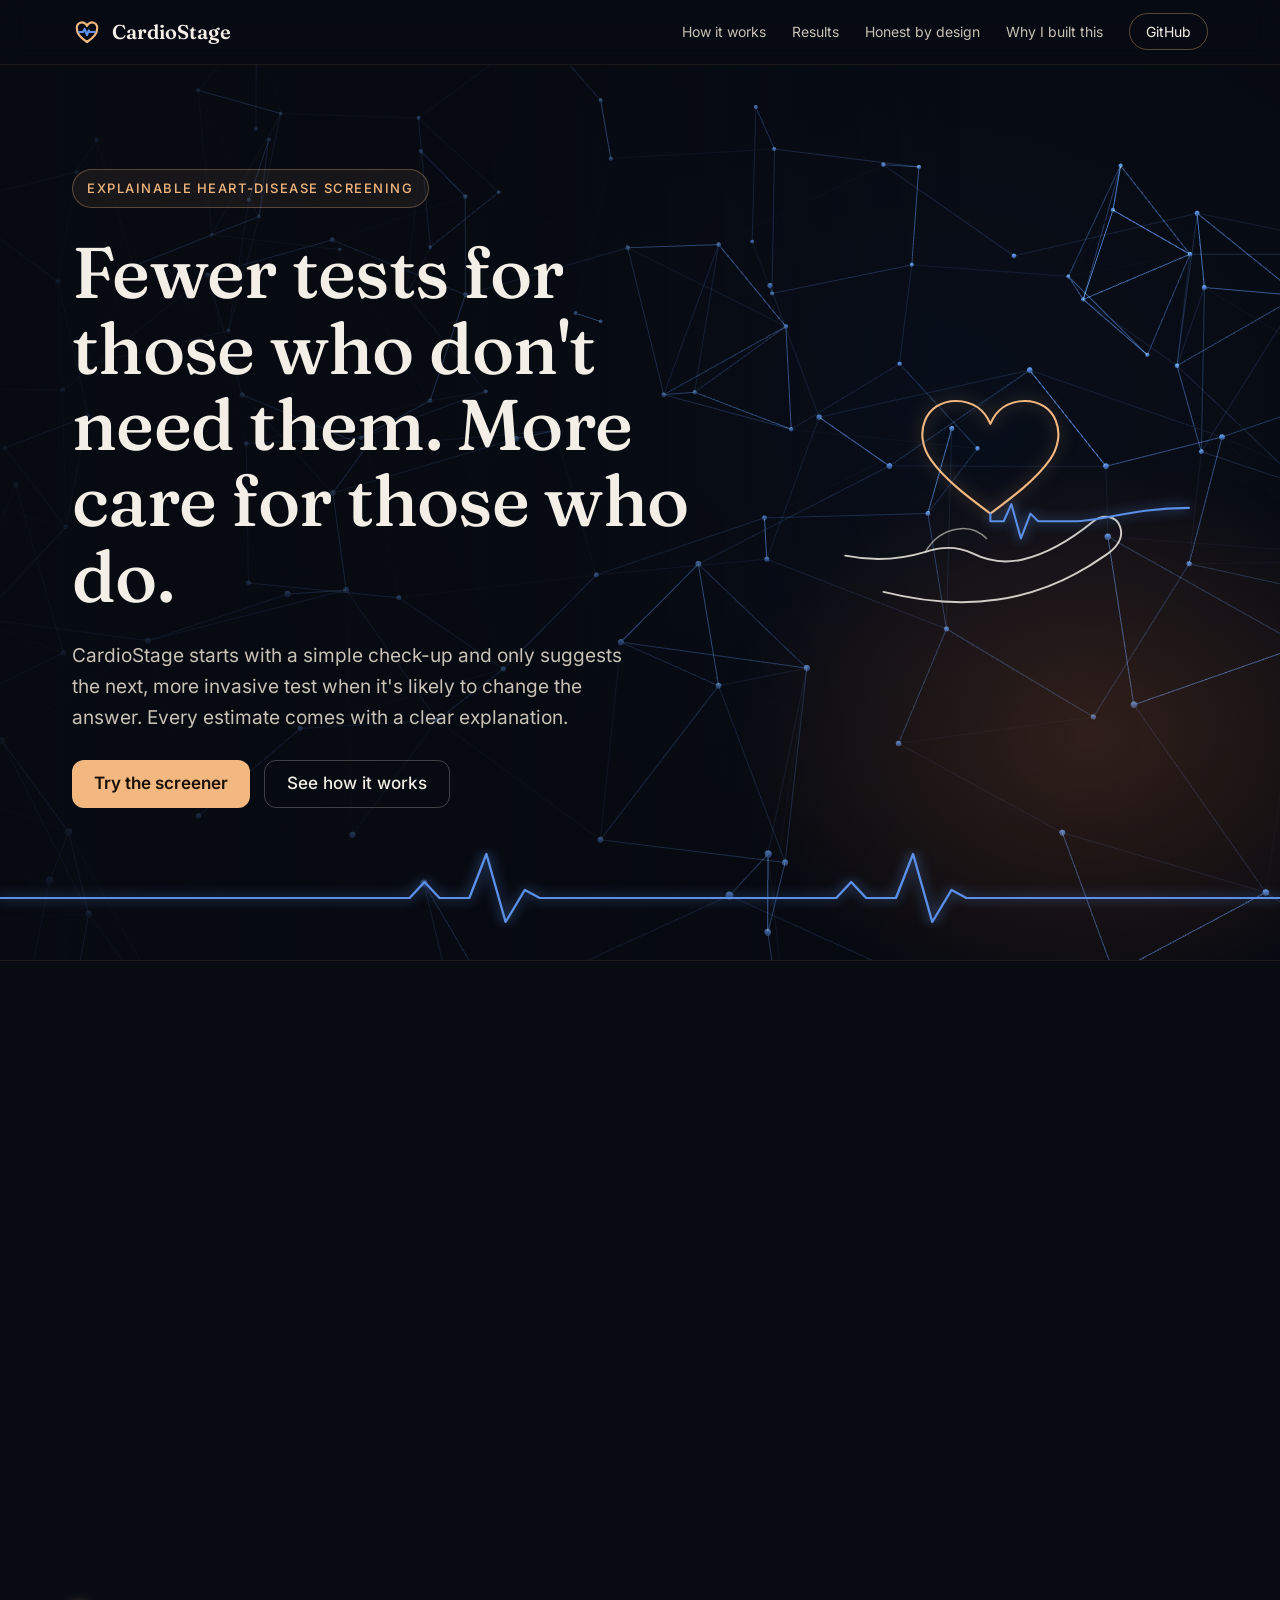
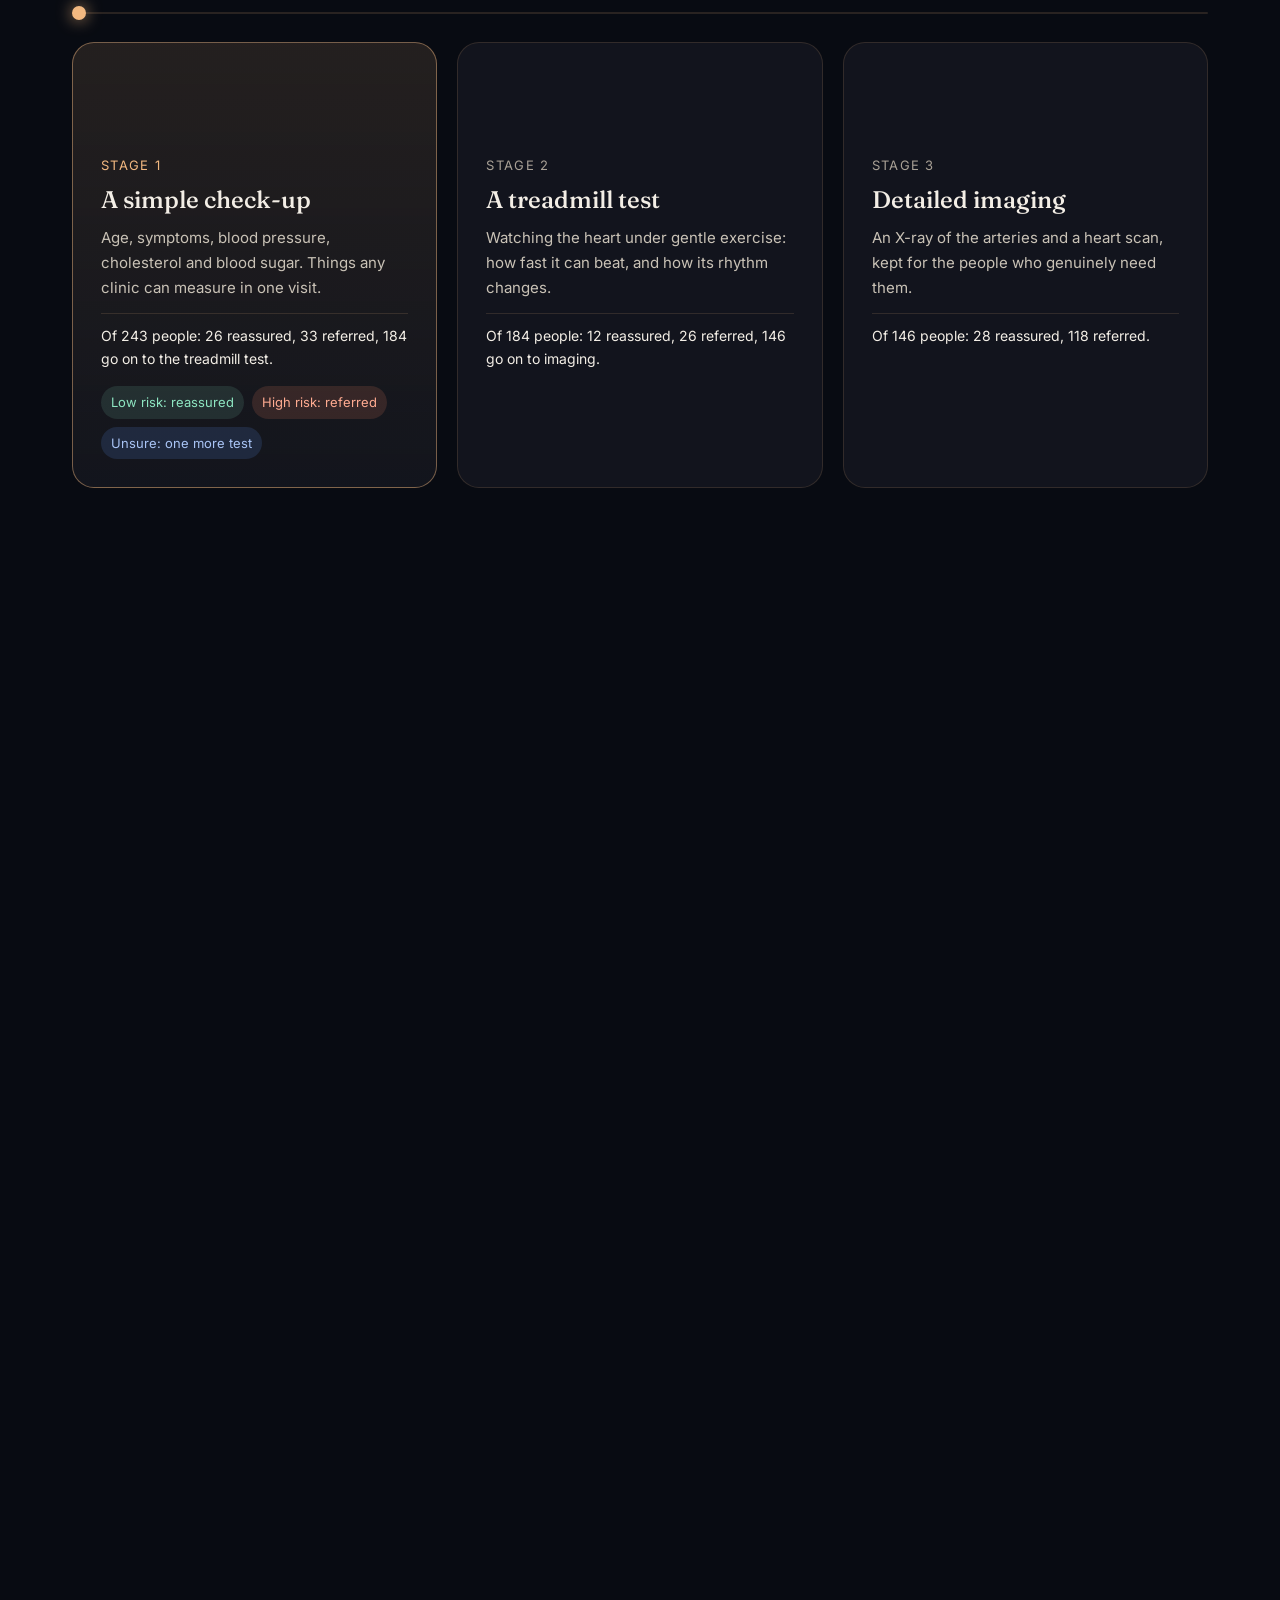
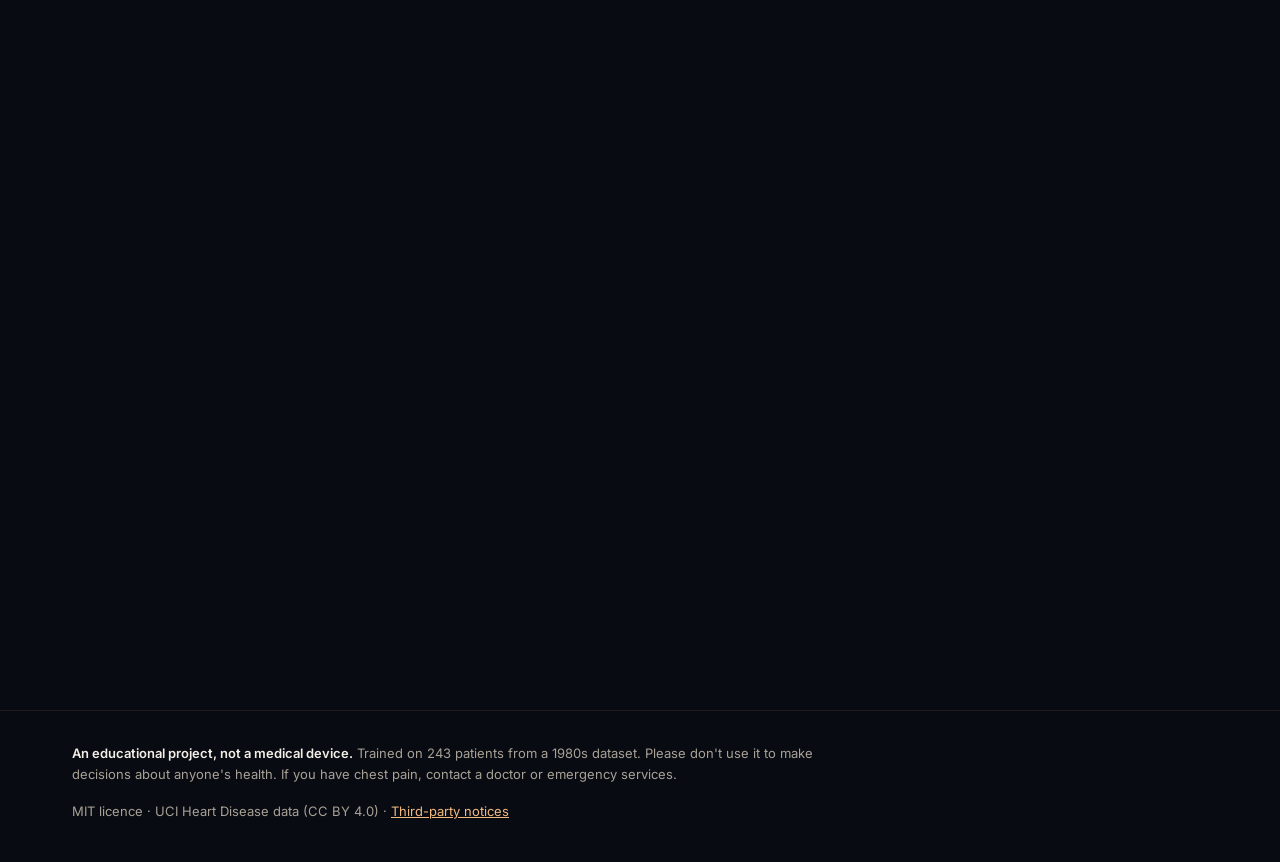
==== site/index.html @ bf0c356f "Premium redesign: landing site (Lenis/GSAP/Vanta) and dark app theme - site/: static landing page pu" ====
<!doctype html>
<html lang="en">
<head>
<meta charset="utf-8">
<meta name="viewport" content="width=device-width, initial-scale=1">
<!--
  Security: only this site's own files may load. No external scripts, fonts,
  styles or connections; no inline scripts or style attributes.
-->
<meta http-equiv="Content-Security-Policy" content="default-src 'self'; script-src 'self'; style-src 'self'; img-src 'self' data:; font-src 'self'; connect-src 'self'; object-src 'none'; base-uri 'none'; form-action 'none'">
<meta name="referrer" content="no-referrer">
<title>CardioStage · Staged, explainable heart-disease screening</title>
<meta name="description" content="CardioStage: an educational machine-learning project that screens for heart disease step by step, asking for invasive tests only when they're likely to change the answer.">
<link rel="icon" href="assets/img/favicon.svg" type="image/svg+xml">
<link rel="stylesheet" href="vendor/lenis.css">
<link rel="stylesheet" href="assets/css/site.css">
</head>
<body>
<a class="skip-link" href="#main">Skip to content</a>

<header class="nav">
  <div class="container nav__inner">
    <a class="brand" href="#top" aria-label="CardioStage, back to top">
      <svg class="brand__mark" viewBox="0 0 30 30" aria-hidden="true"><path class="ink-warm" d="M15 25c-6-4-10-8-10-12.5A5 5 0 0 1 15 9a5 5 0 0 1 10 3.5C25 17 21 21 15 25z"/><path class="ink-blue" d="M7 15h4l1.6-3 2.4 6 1.8-4.5 1 1.5H23"/></svg>
      <span>CardioStage</span>
    </a>
    <nav aria-label="Sections">
      <ul class="nav__links">
        <li><a href="#how">How it works</a></li>
        <li><a href="#results">Results</a></li>
        <li><a href="#honest">Honest by design</a></li>
        <li><a href="#why">Why I built this</a></li>
        <li><a class="pill" href="https://github.com/harshfiu/CardioStage">GitHub</a></li>
      </ul>
    </nav>
  </div>
</header>

<main id="main">
<!-- HERO -->
<section class="hero" id="top">
  <div class="hero__bg" id="hero-bg" aria-hidden="true"></div>
  <div class="hero__glow" aria-hidden="true"></div>
  <div class="container hero__inner">
    <div class="hero__copy">
      <span class="eyebrow eyebrow--pill">Explainable heart-disease screening</span>
      <h1 class="hero__title" id="hero-title">Fewer tests for those who don't need them. More care for those who do.</h1>
      <p class="lead">CardioStage starts with a simple check-up and only suggests the next, more invasive test when it's likely to change the answer. Every estimate comes with a clear explanation.</p>
      <div class="actions">
        <a class="btn btn--primary" href="#start">Try the screener</a>
        <a class="btn btn--ghost" href="#how">See how it works</a>
      </div>
    </div>
    <svg class="hero__art draw" viewBox="0 0 440 360" role="img" aria-label="Line drawing of a hand gently holding a heart, its outline continuing as a heartbeat line">
      <path class="ink-warm glow-warm" d="M150 150c-20-28 -6-62 26-62c18 0 30 10 36 24c6-14 18-24 36-24c32 0 46 34 26 62c-14 20-38 38-62 56c-24-18-48-36-62-56z"/>
      <path class="ink-light" d="M60 250c30 6 58 4 84 -4c18-6 34-6 50 2c16 8 34 10 52 6c26-6 52-22 74-40c10-8 24-6 28 6c4 12-4 22-16 30c-34 24-70 40-112 46c-40 6-80 2-120-8"/>
      <path class="ink-light ink-soft" d="M144 246c8-14 20-22 34-24c12-2 22 2 30 10"/>
      <path class="ink-blue glow-blue" d="M212 206 L212 214 L226 214 L234 196 L244 232 L254 206 L262 214 L300 214 C330 214 360 200 420 200"/>
    </svg>
  </div>
  <svg class="hero__ecg draw" viewBox="0 0 1200 80" preserveAspectRatio="none" aria-hidden="true">
    <path class="ink-blue glow-blue" d="M0 50 H360 L384 50 L398 34 L412 50 L440 50 L456 6 L474 74 L492 42 L506 50 H760 L784 50 L798 34 L812 50 L840 50 L856 6 L874 74 L892 42 L906 50 H1200"/>
  </svg>
</section>

<!-- HEADLINE NUMBERS -->
<section class="container stats" aria-label="Headline results">
  <div class="card stat reveal">
    <span class="stat__value"><span data-count="invasive_reduction" data-suffix="%">40%</span></span>
    <span class="stat__label">fewer invasive tests</span>
    <span class="stat__note">than giving everyone every test, while catching the same sick patients (cross-validation; 95% CI <span data-bind="invasive_ci">33–46%</span>)</span>
  </div>
  <div class="card stat reveal">
    <span class="stat__value"><span data-count="sealed_missed">0</span> of <span data-bind="sealed_sick">28</span></span>
    <span class="stat__label">sick patients missed</span>
    <span class="stat__note">on a test set kept sealed until the very end (exact 95% CI for recall: <span data-bind="sealed_recall_ci">87.7–100%</span>)</span>
  </div>
  <div class="card stat reveal">
    <span class="stat__value"><span data-bind="hospitals">3</span> hospitals</span>
    <span class="stat__label">tested without retraining</span>
    <span class="stat__note">Hungary, Switzerland and VA Long Beach, including where it struggles</span>
  </div>
</section>

<!-- HOW IT WORKS (pinned on wide screens) -->
<section class="how" id="how">
  <div class="container how__inner">
    <div class="section-head reveal">
      <span class="eyebrow">How it works</span>
      <h2>One step at a time, the way a careful doctor would.</h2>
      <p class="lead lead--sm">Each stage asks only for what's needed. If the answer is already clear, you stop there.</p>
    </div>
    <div class="how__track" aria-hidden="true"><span class="how__line"></span><span class="how__dot"></span></div>
    <ol class="stages">
      <li class="card stage" data-stage="1">
        <svg class="stage__icon draw" viewBox="0 0 72 72" aria-hidden="true"><path class="ink-warm" d="M20 12v16a12 12 0 0 0 24 0V12"/><path class="ink-warm" d="M32 40v8a10 10 0 0 0 20 0v-6"/><circle class="ink-light" cx="52" cy="38" r="5"/><path class="ink-light" d="M16 12h8M40 12h8"/></svg>
        <span class="stage__num">Stage 1</span>
        <h3>A simple check-up</h3>
        <p>Age, symptoms, blood pressure, cholesterol and blood sugar. Things any clinic can measure in one visit.</p>
        <p class="stage__flow" data-flow="1">Of 243 people: 26 reassured, 33 referred, 184 go on to one more test.</p>
        <ul class="tags" aria-label="Possible outcomes">
          <li class="tag tag--clear">Low risk: reassured</li>
          <li class="tag tag--refer">High risk: referred</li>
          <li class="tag tag--next">Unsure: one more test</li>
        </ul>
      </li>
      <li class="card stage" data-stage="2">
        <svg class="stage__icon draw" viewBox="0 0 72 72" aria-hidden="true"><circle class="ink-light" cx="40" cy="14" r="5"/><path class="ink-light" d="M38 21l-6 14 8 6-4 14M32 35l-10 6M38 25l10 8"/><path class="ink-warm" d="M10 60h52l-4-6H14z"/></svg>
        <span class="stage__num">Stage 2</span>
        <h3>A treadmill test</h3>
        <p>Watching the heart under gentle exercise: how fast it can beat, and how its rhythm changes.</p>
        <p class="stage__flow" data-flow="2"></p>
      </li>
      <li class="card stage" data-stage="3">
        <svg class="stage__icon draw" viewBox="0 0 72 72" aria-hidden="true"><path class="ink-light" d="M36 16a20 20 0 1 1 -0.1 0"/><path class="ink-warm" d="M26 38c4-6 8-6 10 0s6 6 10 0"/><path class="ink-light" d="M10 64h52"/></svg>
        <span class="stage__num">Stage 3</span>
        <h3>Detailed imaging</h3>
        <p>An X-ray of the arteries and a heart scan, kept for the people who genuinely need them.</p>
        <p class="stage__flow" data-flow="3"></p>
      </li>
    </ol>
  </div>
</section>

<!-- RESULTS -->
<section class="container split" id="results">
  <div class="section-head reveal">
    <span class="eyebrow">Results</span>
    <h2>The same safety, with far fewer invasive tests.</h2>
    <p class="lead lead--sm">Both approaches are set to catch <span data-bind="target_recall">97%</span> of sick patients. CardioStage gets there while sparing about four in ten people the dye X-ray and the nuclear scan.</p>
  </div>
  <figure class="card chart reveal" id="chart-compare" aria-labelledby="compare-caption">
    <figcaption id="compare-caption" class="chart__caption">People needing invasive tests (<span data-bind="cv_patients">243</span> patients, predictions on unseen folds)</figcaption>
    <div class="bars" data-chart="compare"></div>
    <p class="chart__foot" data-bind="compare_foot"></p>
  </figure>
</section>

<section class="container" aria-labelledby="flow-title">
  <figure class="card chart reveal" id="chart-flow" aria-labelledby="flow-title">
    <figcaption><h3 class="chart__title" id="flow-title">Where people stop along the way</h3>
      <span class="chart__caption">Each bar is one stage: reassured, referred, or sent on to the next test.</span></figcaption>
    <div class="flow" data-chart="flow"></div>
    <ul class="legend" aria-label="Legend">
      <li><span class="swatch swatch--clear"></span>Reassured (low risk)</li>
      <li><span class="swatch swatch--refer"></span>Referred (high risk)</li>
      <li><span class="swatch swatch--next"></span>One more test</li>
    </ul>
  </figure>
</section>

<!-- HONEST BY DESIGN -->
<section class="container honest" id="honest">
  <div class="section-head reveal">
    <span class="eyebrow">Honest by design</span>
    <h2>A number you can understand, and trust.</h2>
  </div>
  <div class="grid-3">
    <div class="card feature reveal"><h3>It means what it says</h3><p>When CardioStage says 30%, about 30 in 100 such patients had heart disease. Typically within 3–5 points.</p></div>
    <div class="card feature reveal"><h3>It explains itself</h3><p>Every estimate shows which measurements raised or lowered it, in plain language.</p></div>
    <div class="card feature reveal"><h3>It's open about its limits</h3><p>It flags patients unlike anyone it learned from, and says plainly where it can go wrong.</p></div>
  </div>
  <figure class="card chart reveal" aria-labelledby="explain-title">
    <figcaption><h3 class="chart__title" id="explain-title">An example: why <span data-bind="example_risk">33%</span>?</h3>
      <span class="chart__caption">A 54-year-old man at the check-up stage. Starting from a typical patient's <span data-bind="example_base">46%</span>, each measurement nudges the estimate. Contributions in percentage points; they describe the model, not causes of disease.</span></figcaption>
    <div class="explain" data-chart="explain"></div>
  </figure>
</section>

<!-- TESTED BEYOND HOME -->
<section class="container section" aria-labelledby="hosp-title">
  <div class="section-head reveal">
    <span class="eyebrow">Tested beyond home</span>
    <h2 id="hosp-title">Trained in Cleveland. Checked in three other hospitals.</h2>
    <p class="lead lead--sm">Ranking quality (ROC-AUC, 0.5 = coin flip, 1.0 = perfect) with 95% intervals. Hungary looks like Cleveland; VA Long Beach is harder; Switzerland had only 8 healthy patients, so we honestly can't tell.</p>
  </div>
  <figure class="card chart reveal" aria-label="ROC-AUC by hospital for the check-up and treadmill stages">
    <div class="hosp" data-chart="hospitals"></div>
    <ul class="legend" aria-label="Legend"><li><span class="swatch swatch--blue"></span>Check-up stage</li><li><span class="swatch swatch--warm"></span>+ Treadmill stage</li></ul>
  </figure>
</section>

<!-- LIMITATIONS -->
<section class="container" id="limits" aria-labelledby="limits-title">
  <div class="card limits reveal">
    <span class="eyebrow">What it can't do</span>
    <h2 id="limits-title">Limitations, stated plainly.</h2>
    <ul class="limits__list">
      <li>Learned from 243 patients at one US hospital in the 1980s. Medicine and people have changed since.</li>
      <li>Everyone in the data was already referred for heart tests, so its patterns don't apply to the general public.</li>
      <li>Its decision thresholds were tuned in Cleveland; any new setting would need to check them again.</li>
      <li>The imaging stage couldn't be checked at other hospitals, which lacked that data.</li>
      <li>A woman with atypical chest pain was reassured too early in testing, mirroring how heart disease in women is often under-recognised.</li>
    </ul>
  </div>
</section>

<!-- WHY I BUILT THIS -->
<section class="container" id="why" aria-labelledby="why-title">
  <div class="card why reveal">
    <svg class="why__art draw" viewBox="0 0 220 220" role="img" aria-label="Line drawing of an open notebook with a pencil sketching a heartbeat">
      <path class="ink-light" d="M30 60c26-10 52-10 80 4c28-14 54-14 80-4v110c-26-10-52-10-80 4c-28-14-54-14-80-4z"/>
      <path class="ink-light ink-soft" d="M110 64v110"/>
      <path class="ink-warm" d="M44 120h18l6-12 8 24 6-16 4 4h16"/>
      <path class="ink-blue" d="M150 150l34-60 10 6-34 60-12 6z"/>
    </svg>
    <div class="why__copy">
      <span class="eyebrow" id="why-title">Why I built this</span>
      <blockquote class="why__quote">
        <p>I built CardioStage as my first real dive into medicine, and I chose the heart because it demands more attention to detail than almost anything else. It was also the first time I'd challenged myself with a project where the people behind the data are real, and where every percentage truly matters. What surprised me most was how many factors can shift a heart-risk estimate, far more than I expected. This isn't a medical-grade tool, and I'm still learning both machine learning and medicine, but I gave it everything I had, and I'll keep improving it as I discover new methods and better ways to evaluate it.</p>
        <footer><strong>Harsh Gupta</strong> · builder of CardioStage</footer>
      </blockquote>
    </div>
  </div>
</section>

<!-- CTA -->
<section class="container" id="start" aria-labelledby="start-title">
  <div class="card cta reveal">
    <div>
      <h2 id="start-title">Try it on your own computer.</h2>
      <p>Three commands to set up. Everything stays on your machine; nothing is sent anywhere.</p>
    </div>
    <div class="actions">
      <a class="btn btn--primary" href="https://github.com/harshfiu/CardioStage#quick-start">Setup guide on GitHub</a>
      <a class="btn btn--ghost is-hidden" id="local-app" href="http://localhost:8501">Open the local app</a>
    </div>
  </div>
</section>
</main>

<footer class="site-footer">
  <div class="container site-footer__inner">
    <p><strong>An educational project, not a medical device.</strong> Trained on 243 patients from a 1980s dataset. Please don't use it to make decisions about anyone's health. If you have chest pain, contact a doctor or emergency services.</p>
    <p>MIT licence · UCI Heart Disease data (CC BY 4.0) · <a href="licenses/NOTICES.html">Third-party notices</a></p>
  </div>
</footer>

<noscript><p class="noscript">This page works without JavaScript, but charts and animation need it. All results are also in the <a href="https://github.com/harshfiu/CardioStage">GitHub README</a>.</p></noscript>

<script src="assets/data/site-data.js"></script>
<script src="vendor/gsap.min.js"></script>
<script src="vendor/ScrollTrigger.min.js"></script>
<script src="vendor/DrawSVGPlugin.min.js"></script>
<script src="vendor/SplitText.min.js"></script>
<script src="vendor/lenis.min.js"></script>
<script src="vendor/three.min.js"></script>
<script src="vendor/vanta.net.min.js"></script>
<script src="assets/js/main.js"></script>
</body>
</html>
---- site/vendor/lenis.css ----
html.lenis,
html.lenis body {
  height: auto;
}

.lenis:not(.lenis-autoToggle).lenis-stopped {
  overflow: clip;
}

.lenis [data-lenis-prevent],
.lenis [data-lenis-prevent-wheel],
.lenis [data-lenis-prevent-touch],
.lenis [data-lenis-prevent-vertical],
.lenis [data-lenis-prevent-horizontal] {
  overscroll-behavior: contain;
}

.lenis.lenis-smooth iframe {
  pointer-events: none;
}

.lenis.lenis-autoToggle {
  transition-property: overflow;
  transition-duration: 1ms;
  transition-behavior: allow-discrete;
}
---- site/assets/css/site.css ----
/* CardioStage landing site. Design tokens match docs/project/03-design-system.md. */

@font-face { font-family: "Fraunces"; src: url("../../fonts/fraunces-latin-400-normal.woff2") format("woff2"); font-weight: 400; font-display: swap; }
@font-face { font-family: "Fraunces"; src: url("../../fonts/fraunces-latin-500-normal.woff2") format("woff2"); font-weight: 500; font-display: swap; }
@font-face { font-family: "Fraunces"; src: url("../../fonts/fraunces-latin-600-normal.woff2") format("woff2"); font-weight: 600; font-display: swap; }
@font-face { font-family: "Inter"; src: url("../../fonts/inter-latin-400-normal.woff2") format("woff2"); font-weight: 400; font-display: swap; }
@font-face { font-family: "Inter"; src: url("../../fonts/inter-latin-500-normal.woff2") format("woff2"); font-weight: 500; font-display: swap; }
@font-face { font-family: "Inter"; src: url("../../fonts/inter-latin-600-normal.woff2") format("woff2"); font-weight: 600; font-display: swap; }

:root {
  --bg: #080B12;
  --surface: rgba(22, 24, 32, 0.78);
  --surface-solid: #14161D;
  --ink: #F3EEE6;          /* warm off-white text */
  --ink-2: #C9C2B6;        /* secondary text */
  --ink-3: #A9A196;        /* tertiary text / captions */
  --warm: #F2B880;         /* peach: primary actions, eyebrows */
  --warm-ink: #1A0F06;     /* text on peach */
  --blue: #5B8FE8;         /* heartbeat line, "lowers risk", healthy */
  --coral: #FF8A65;        /* risk, referred */
  --mint: #8EE6C2;         /* reassured */
  --line: rgba(242, 184, 128, 0.14);
  --line-strong: rgba(242, 184, 128, 0.36);
  --radius: 22px;
  --serif: "Fraunces", Georgia, "Times New Roman", serif;
  --sans: "Inter", system-ui, -apple-system, "Segoe UI", sans-serif;
  --max: 1200px;
  color-scheme: dark;
}

*, *::before, *::after { box-sizing: border-box; }
html { background: var(--bg); }
body { margin: 0; background: var(--bg); color: var(--ink); font-family: var(--sans); font-size: 17px; line-height: 1.6; -webkit-font-smoothing: antialiased; }
img, svg { display: block; max-width: 100%; }
a { color: var(--warm); }
a:hover { color: #F8D2AC; }
:focus-visible { outline: 2px solid var(--warm); outline-offset: 3px; border-radius: 6px; }
h1, h2, h3 { font-family: var(--serif); font-weight: 500; margin: 0; line-height: 1.12; }
h2 { font-size: clamp(32px, 4.2vw, 46px); }
h3 { font-size: 24px; }
p { margin: 0; }
.is-hidden { display: none !important; }

.container { max-width: var(--max); margin: 0 auto; padding: 0 32px; }
@media (max-width: 640px) { .container { padding: 0 16px; } }

.skip-link { position: absolute; left: -9999px; top: 8px; z-index: 100; background: var(--warm); color: var(--warm-ink); padding: 10px 16px; border-radius: 10px; }
.skip-link:focus { left: 16px; }

/* ---------- Navigation ---------- */
.nav { position: sticky; top: 0; z-index: 50; background: rgba(8, 11, 18, 0.72); backdrop-filter: blur(14px); -webkit-backdrop-filter: blur(14px); border-bottom: 1px solid rgba(242, 184, 128, 0.08); }
.nav__inner { display: flex; flex-wrap: wrap; gap: 12px 24px; align-items: center; justify-content: space-between; padding-top: 16px; padding-bottom: 16px; }
.brand { display: flex; align-items: center; gap: 10px; color: var(--ink); text-decoration: none; font-family: var(--serif); font-weight: 600; font-size: 20px; }
.brand__mark { width: 30px; height: 30px; }
.nav__links { list-style: none; display: flex; flex-wrap: wrap; gap: 8px 26px; align-items: center; margin: 0; padding: 0; font-size: 14px; }
.nav__links a { color: var(--ink-2); text-decoration: none; }
.nav__links a:hover { color: var(--ink); }
.nav__links .pill { color: var(--ink); padding: 9px 16px; border: 1px solid var(--line-strong); border-radius: 999px; }
@media (max-width: 760px) { .nav__links li:not(:last-child) { display: none; } }

/* ---------- Line-art strokes (SVG illustrations) ---------- */
.ink-warm, .ink-light, .ink-blue { fill: none; stroke-linecap: round; stroke-linejoin: round; }
.ink-warm { stroke: var(--warm); stroke-width: 2.2; }
.ink-light { stroke: var(--ink); stroke-opacity: 0.85; stroke-width: 2; }
.ink-soft { stroke-opacity: 0.55; stroke-width: 1.6; }
.ink-blue { stroke: var(--blue); stroke-width: 2.2; }
.glow-warm { filter: drop-shadow(0 0 8px rgba(242, 184, 128, 0.55)); }
.glow-blue { filter: drop-shadow(0 0 6px rgba(91, 143, 232, 0.85)); }

/* ---------- Hero ---------- */
.hero { position: relative; overflow: hidden; border-bottom: 1px solid rgba(242, 184, 128, 0.10); }
.hero__bg { position: absolute; inset: 0; background: radial-gradient(60% 70% at 72% 38%, rgba(29, 59, 120, 0.55), transparent 70%), var(--bg); }
.hero__bg canvas { opacity: 0.85; }
.hero__glow { position: absolute; inset: 0; pointer-events: none; background: radial-gradient(40% 45% at 85% 75%, rgba(138, 75, 42, 0.32), transparent 70%), linear-gradient(90deg, rgba(8, 11, 18, 0.92) 0%, rgba(8, 11, 18, 0.55) 45%, rgba(8, 11, 18, 0) 75%); }
.hero__inner { position: relative; display: flex; flex-wrap: wrap; gap: 40px; align-items: center; padding-top: 104px; padding-bottom: 40px; }
.hero__copy { flex: 1 1 520px; min-width: 0; display: flex; flex-direction: column; gap: 26px; }
.hero__title { font-size: clamp(40px, 5.6vw, 74px); line-height: 1.06; letter-spacing: -0.01em; }
.hero__art { flex: 0 1 420px; width: 420px; height: auto; }
.hero__ecg { position: relative; width: 100%; height: 80px; margin-bottom: 32px; }
@media (max-width: 900px) { .hero__art { margin: 0 auto; width: min(360px, 100%); } }

.eyebrow { display: inline-block; font-size: 13px; letter-spacing: 0.12em; text-transform: uppercase; color: var(--warm); font-weight: 500; }
.eyebrow--pill { align-self: flex-start; padding: 8px 14px; border: 1px solid rgba(242, 184, 128, 0.30); border-radius: 999px; background: rgba(242, 184, 128, 0.07); }
.lead { font-size: 19px; line-height: 1.65; color: var(--ink-2); max-width: 580px; }
.lead--sm { font-size: 17px; max-width: 680px; }

.actions { display: flex; flex-wrap: wrap; gap: 14px; }
.btn { display: inline-flex; align-items: center; justify-content: center; min-height: 48px; padding: 0 22px; border-radius: 12px; font-weight: 600; text-decoration: none; transition: transform 0.2s ease, background-color 0.2s ease, border-color 0.2s ease; }
.btn--primary { background: var(--warm); color: var(--warm-ink); }
.btn--primary:hover { background: #F6C899; color: var(--warm-ink); transform: translateY(-1px); }
.btn--ghost { color: var(--ink); border: 1px solid rgba(243, 238, 230, 0.24); font-weight: 500; }
.btn--ghost:hover { color: var(--ink); border-color: var(--warm); }

/* ---------- Cards & sections ---------- */
.card { background: var(--surface); border: 1px solid var(--line); border-radius: var(--radius); }
section { scroll-margin-top: 80px; }
.section-head { display: flex; flex-direction: column; gap: 12px; max-width: 760px; margin-bottom: 32px; }

.stats { display: grid; grid-template-columns: repeat(auto-fit, minmax(240px, 1fr)); gap: 20px; padding-top: 64px; padding-bottom: 32px; }
.stat { padding: 28px; display: flex; flex-direction: column; gap: 8px; }
.stat__value { font-family: var(--serif); font-size: 54px; line-height: 1.05; font-variant-numeric: tabular-nums; }
.stat__label { font-weight: 500; }
.stat__note { font-size: 14px; color: var(--ink-3); line-height: 1.55; }

.how { padding: 96px 0 72px; }
.how__inner { position: relative; }
.how__track { position: relative; height: 2px; margin: 8px 0 28px; background: rgba(242, 184, 128, 0.14); border-radius: 2px; }
.how__line { position: absolute; left: 0; top: 0; height: 2px; width: 0; background: linear-gradient(90deg, var(--blue), var(--warm)); border-radius: 2px; }
.how__dot { position: absolute; top: -6px; left: 0; width: 14px; height: 14px; border-radius: 50%; background: var(--warm); box-shadow: 0 0 16px rgba(242, 184, 128, 0.8); }
.stages { list-style: none; margin: 0; padding: 0; display: grid; grid-template-columns: repeat(auto-fit, minmax(290px, 1fr)); gap: 20px; }
.stage { padding: 28px; display: flex; flex-direction: column; gap: 12px; transition: border-color 0.4s ease, background 0.4s ease, opacity 0.4s ease; }
.stage.is-active { border-color: rgba(242, 184, 128, 0.45); background: linear-gradient(180deg, rgba(242, 184, 128, 0.12), var(--surface)); }
.stage__icon { width: 72px; height: 72px; }
.stage__num { font-size: 13px; letter-spacing: 0.1em; text-transform: uppercase; color: var(--ink-3); }
.stage.is-active .stage__num { color: var(--warm); }
.stage p { color: var(--ink-2); font-size: 15px; line-height: 1.65; }
.stage__flow { font-size: 14px !important; color: var(--ink) !important; padding-top: 10px; border-top: 1px solid var(--line); }
.tags { list-style: none; margin: 4px 0 0; padding: 0; display: flex; flex-wrap: wrap; gap: 8px; }
.tag { font-size: 13px; padding: 6px 10px; border-radius: 999px; }
.tag--clear { background: rgba(142, 230, 194, 0.12); color: var(--mint); }
.tag--refer { background: rgba(255, 138, 101, 0.14); color: #FFAB91; }
.tag--next { background: rgba(91, 143, 232, 0.16); color: #A9C4F5; }

.split { display: grid; grid-template-columns: repeat(auto-fit, minmax(min(420px, 100%), 1fr)); gap: 28px; align-items: center; padding-top: 72px; padding-bottom: 28px; }
.split .section-head { margin-bottom: 0; }

/* ---------- Charts ---------- */
.chart { margin: 0; padding: 30px; display: flex; flex-direction: column; gap: 20px; }
.chart__title { font-size: 24px; margin-bottom: 6px; }
.chart__caption { font-size: 14px; color: var(--ink-3); line-height: 1.55; }
.chart__foot { font-size: 14px; color: var(--ink-3); padding-top: 12px; border-top: 1px solid var(--line); }
.chart__foot strong { color: var(--ink); }

.bars { display: flex; flex-direction: column; gap: 20px; }
.bar__row { display: flex; flex-direction: column; gap: 8px; }
.bar__head { display: flex; justify-content: space-between; gap: 12px; font-size: 15px; }
.bar__value { font-family: var(--serif); font-size: 18px; font-variant-numeric: tabular-nums; }
.bar__value--warm { color: var(--warm); }
.bar__track { height: 14px; border-radius: 999px; background: rgba(185, 178, 166, 0.14); overflow: hidden; }
.bar__fill { height: 100%; border-radius: 999px; background: #6B6660; transform-origin: left center; }
.bar__fill--brand { background: linear-gradient(90deg, var(--blue), var(--warm)); box-shadow: 0 0 16px rgba(242, 184, 128, 0.4); }

.flow { display: flex; flex-direction: column; gap: 16px; }
.flow__row { display: grid; grid-template-columns: 210px 1fr; gap: 16px; align-items: center; }
.flow__label { font-size: 14px; color: var(--ink-2); }
.flow__label strong { display: block; color: var(--ink); font-weight: 500; }
.flow__bar { display: flex; height: 34px; border-radius: 10px; overflow: hidden; gap: 2px; }
.flow__seg { display: flex; align-items: center; justify-content: center; font-size: 13px; font-weight: 600; color: var(--warm-ink); min-width: 0; transform-origin: left center; }
.flow__seg--clear { background: var(--mint); }
.flow__seg--refer { background: var(--coral); }
.flow__seg--next { background: rgba(91, 143, 232, 0.55); color: var(--ink); }
@media (max-width: 640px) { .flow__row { grid-template-columns: 1fr; gap: 6px; } }

.legend { list-style: none; margin: 0; padding: 0; display: flex; flex-wrap: wrap; gap: 8px 22px; font-size: 13px; color: var(--ink-3); }
.legend li { display: flex; align-items: center; gap: 8px; }
.swatch { width: 12px; height: 12px; border-radius: 3px; }
.swatch--clear { background: var(--mint); }
.swatch--refer { background: var(--coral); }
.swatch--next { background: rgba(91, 143, 232, 0.55); }
.swatch--blue { background: var(--blue); border-radius: 50%; }
.swatch--warm { background: var(--warm); border-radius: 50%; }

.honest { padding-top: 72px; }
.grid-3 { display: grid; grid-template-columns: repeat(auto-fit, minmax(260px, 1fr)); gap: 20px; margin-bottom: 20px; }
.feature { padding: 26px; display: flex; flex-direction: column; gap: 10px; }
.feature h3 { font-size: 22px; }
.feature p { color: var(--ink-2); font-size: 15px; line-height: 1.65; }

/* label | bar | value: the value has its own column so it never collides with labels */
.explain { display: grid; grid-template-columns: minmax(180px, 320px) 1fr 52px; gap: 10px 14px; align-items: center; font-size: 14px; }
.explain__label { text-align: right; color: var(--ink); }
.explain__label span { color: var(--ink-3); }
.explain__track { position: relative; height: 22px; }
.explain__axis { position: absolute; left: 50%; top: -4px; bottom: -4px; width: 1px; background: rgba(243, 238, 230, 0.35); }
.explain__bar { position: absolute; top: 2px; height: 18px; border-radius: 5px; }
.explain__bar--down { right: 50%; background: var(--blue); transform-origin: right center; }
.explain__bar--up { left: 50%; background: var(--coral); transform-origin: left center; }
.explain__num { font-size: 13px; color: var(--ink-2); font-variant-numeric: tabular-nums; text-align: right; }
@media (max-width: 640px) { .explain { grid-template-columns: 1fr 48px; } .explain__label { grid-column: 1 / -1; text-align: left; } }

.section { padding-top: 88px; }

.hosp { display: flex; flex-direction: column; gap: 18px; }
.hosp__row { display: grid; grid-template-columns: 230px 1fr; gap: 16px; align-items: center; }
.hosp__name { font-size: 15px; }
.hosp__name span { display: block; font-size: 13px; color: var(--ink-3); }
.hosp__plot { position: relative; height: 40px; border-left: 1px dashed rgba(243, 238, 230, 0.2); }
.hosp__grid { position: absolute; top: 0; bottom: 0; width: 1px; background: rgba(243, 238, 230, 0.07); }
.hosp__ci { position: absolute; height: 2px; border-radius: 2px; }
.hosp__pt { position: absolute; width: 12px; height: 12px; margin-left: -6px; border-radius: 50%; }
.hosp__ci--s1, .hosp__pt--s1 { background: var(--blue); }
.hosp__ci--s2, .hosp__pt--s2 { background: var(--warm); }
.hosp__ci--s1 { top: 13px; } .hosp__pt--s1 { top: 8px; }
.hosp__ci--s2 { top: 29px; } .hosp__pt--s2 { top: 24px; }
.hosp__axis { display: grid; grid-template-columns: 230px 1fr; gap: 16px; font-size: 12px; color: var(--ink-3); }
.hosp__ticks { position: relative; height: 16px; }
.hosp__ticks span { position: absolute; transform: translateX(-50%); }
@media (max-width: 640px) { .hosp__row, .hosp__axis { grid-template-columns: 1fr; gap: 6px; } }

.limits { margin-top: 72px; padding: 40px; display: flex; flex-direction: column; gap: 14px; }
.limits__list { margin: 8px 0 0; padding-left: 20px; color: var(--ink-2); display: flex; flex-direction: column; gap: 10px; }

.why { margin-top: 72px; padding: 48px; display: flex; flex-wrap: wrap; gap: 40px; align-items: center; background: linear-gradient(160deg, rgba(242, 184, 128, 0.10), rgba(22, 24, 32, 0.85) 55%); border-color: rgba(242, 184, 128, 0.22); }
.why__art { flex: 0 0 200px; width: 200px; }
.why__copy { flex: 1 1 520px; min-width: 0; display: flex; flex-direction: column; gap: 16px; }
.why__quote { margin: 0; }
.why__quote p { font-family: var(--serif); font-size: 22px; line-height: 1.6; }
.why__quote footer { margin-top: 16px; font-size: 15px; color: var(--ink-3); }
.why__quote footer strong { color: var(--ink); font-weight: 600; }
@media (max-width: 640px) { .why, .limits, .cta { padding: 28px; } .why__quote p { font-size: 19px; } }

.cta { margin: 40px auto 96px; padding: 44px; display: flex; flex-wrap: wrap; gap: 28px; align-items: center; justify-content: space-between; border-color: rgba(242, 184, 128, 0.22); }
.cta h2 { font-size: clamp(28px, 3.4vw, 38px); margin-bottom: 8px; }
.cta p { color: var(--ink-2); }

.site-footer { border-top: 1px solid rgba(242, 184, 128, 0.10); }
.site-footer__inner { display: flex; flex-wrap: wrap; gap: 16px 32px; justify-content: space-between; padding-top: 32px; padding-bottom: 40px; font-size: 13px; color: var(--ink-3); line-height: 1.6; }
.site-footer__inner p:first-child { max-width: 760px; }
.site-footer strong { color: var(--ink); }
.noscript { max-width: var(--max); margin: 0 auto 24px; padding: 0 32px; color: var(--ink-3); font-size: 14px; }

/* SplitText word masks (GSAP adds the wrappers) */
.hero__title .word { display: inline-block; }

/* ---------- Reduced motion: no smooth scroll, no transitions ---------- */
@media (prefers-reduced-motion: reduce) {
  *, *::before, *::after { transition: none !important; animation: none !important; scroll-behavior: auto !important; }
}
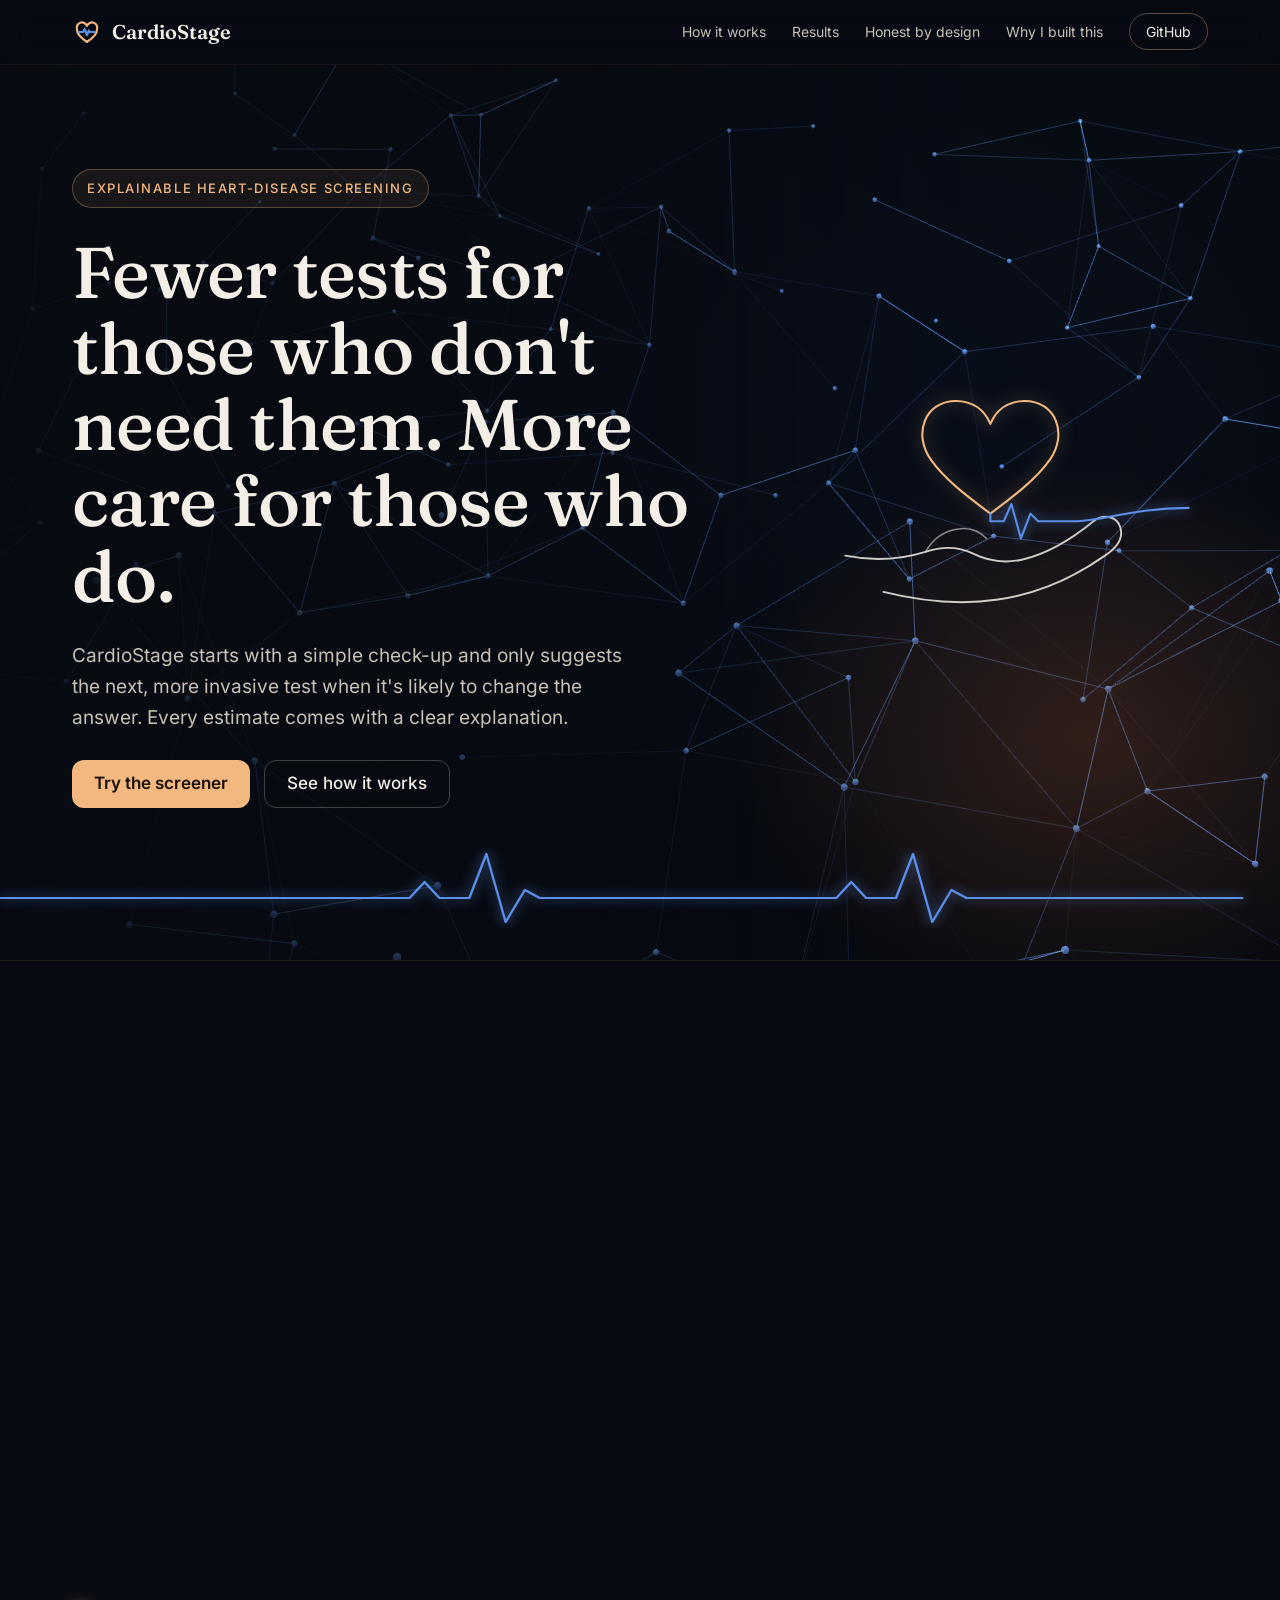
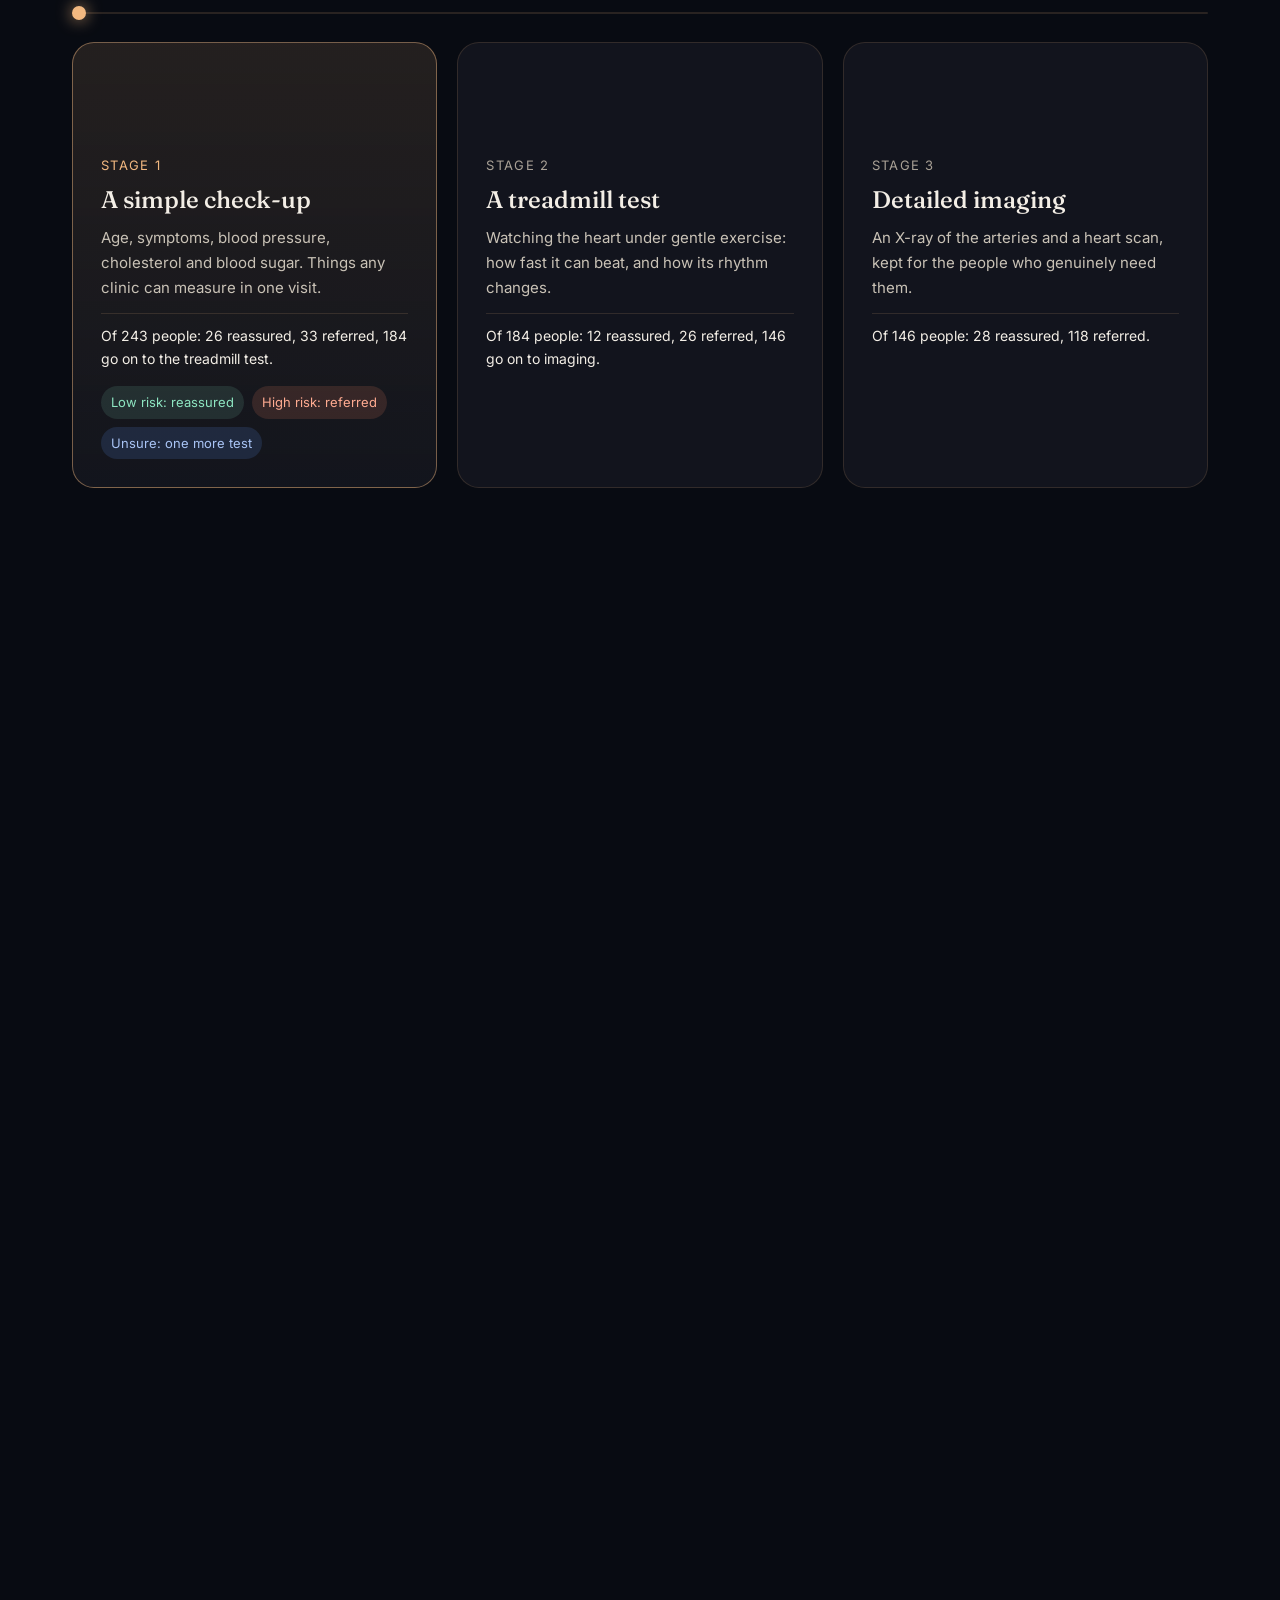
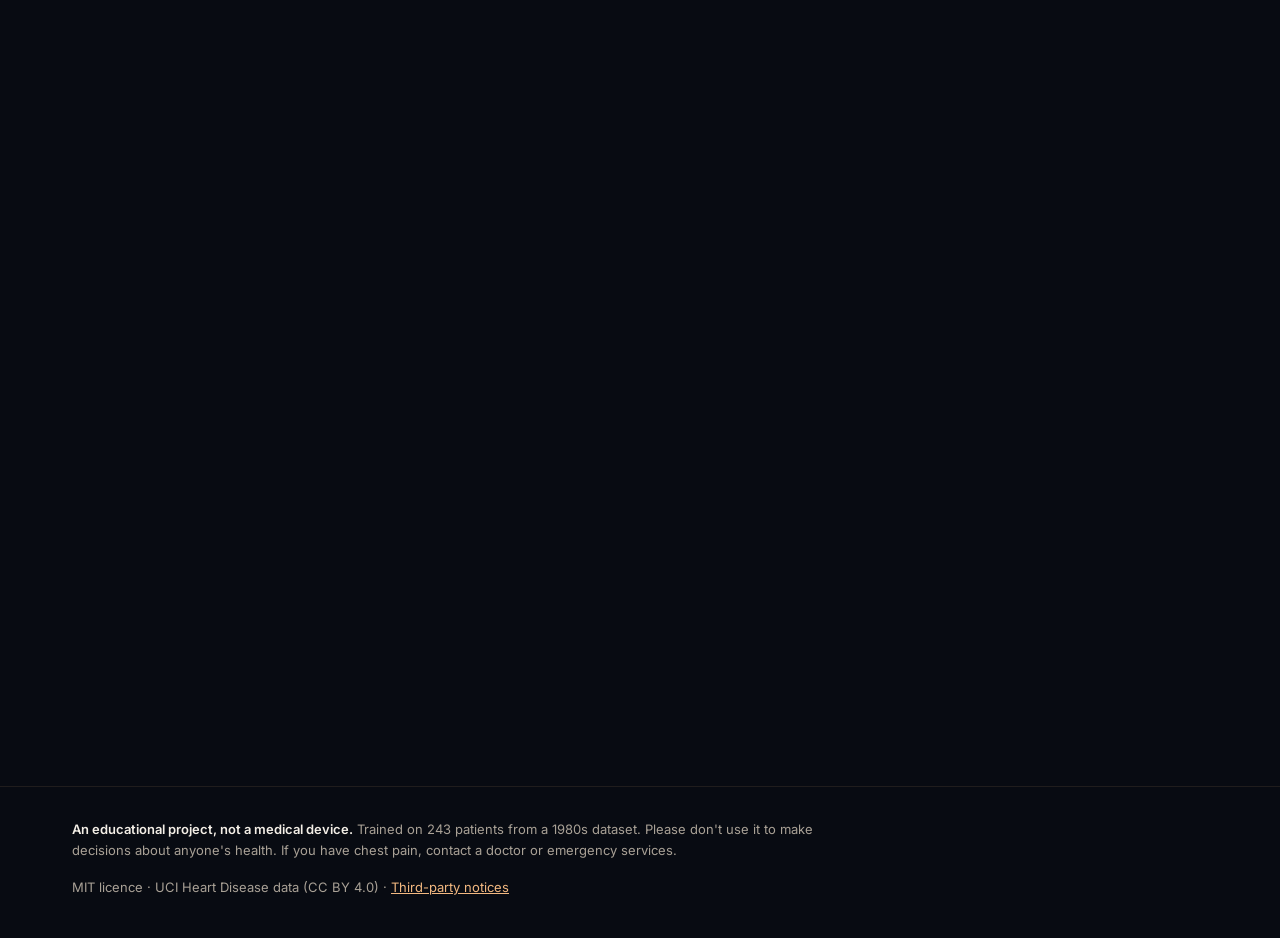
==== commit 37945b5e: "Site: style the third-party notices page, accurate setup-time wording The CTA said "three commands t" ====
--- a/site/index.html
+++ b/site/index.html
@@ -219,7 +219,7 @@
   <div class="card cta reveal">
     <div>
       <h2 id="start-title">Try it on your own computer.</h2>
-      <p>Three commands to set up. Everything stays on your machine; nothing is sent anywhere.</p>
+      <p>About 15 minutes to set up, most of it a one-time model build. Everything stays on your machine; nothing is sent anywhere.</p>
     </div>
     <div class="actions">
       <a class="btn btn--primary" href="https://github.com/harshfiu/CardioStage#quick-start">Setup guide on GitHub</a>
--- a/site/assets/css/site.css
+++ b/site/assets/css/site.css
@@ -226,3 +226,10 @@
 @media (prefers-reduced-motion: reduce) {
   *, *::before, *::after { transition: none !important; animation: none !important; scroll-behavior: auto !important; }
 }
+
+/* Third-party notices page */
+.notices { padding-top: 72px; padding-bottom: 96px; max-width: 820px; }
+.notices h1 { font-family: "Fraunces", Georgia, serif; font-weight: 500; font-size: clamp(34px, 5vw, 52px); line-height: 1.1; margin: 0 0 18px; }
+.notices .lead { margin-bottom: 28px; }
+.notices .limits__list { margin-bottom: 36px; }
+.notices a { color: var(--warm); }
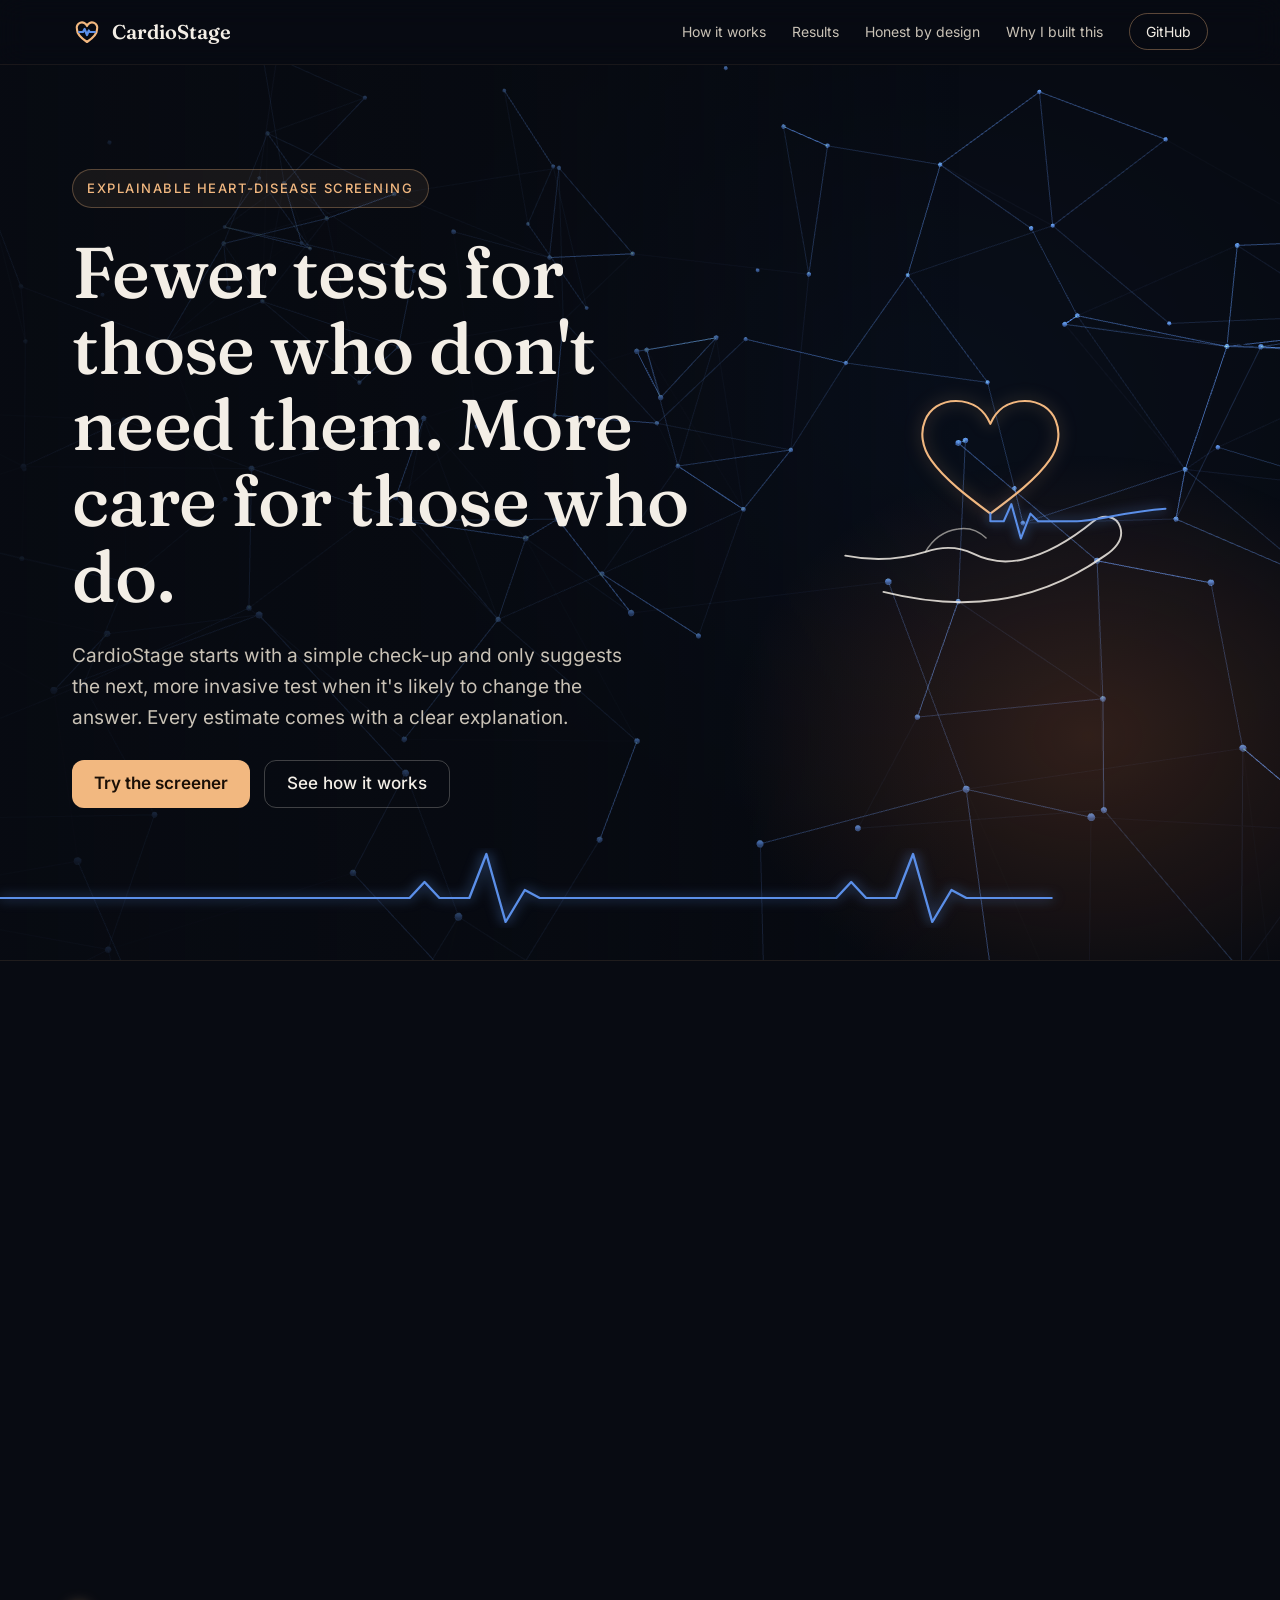
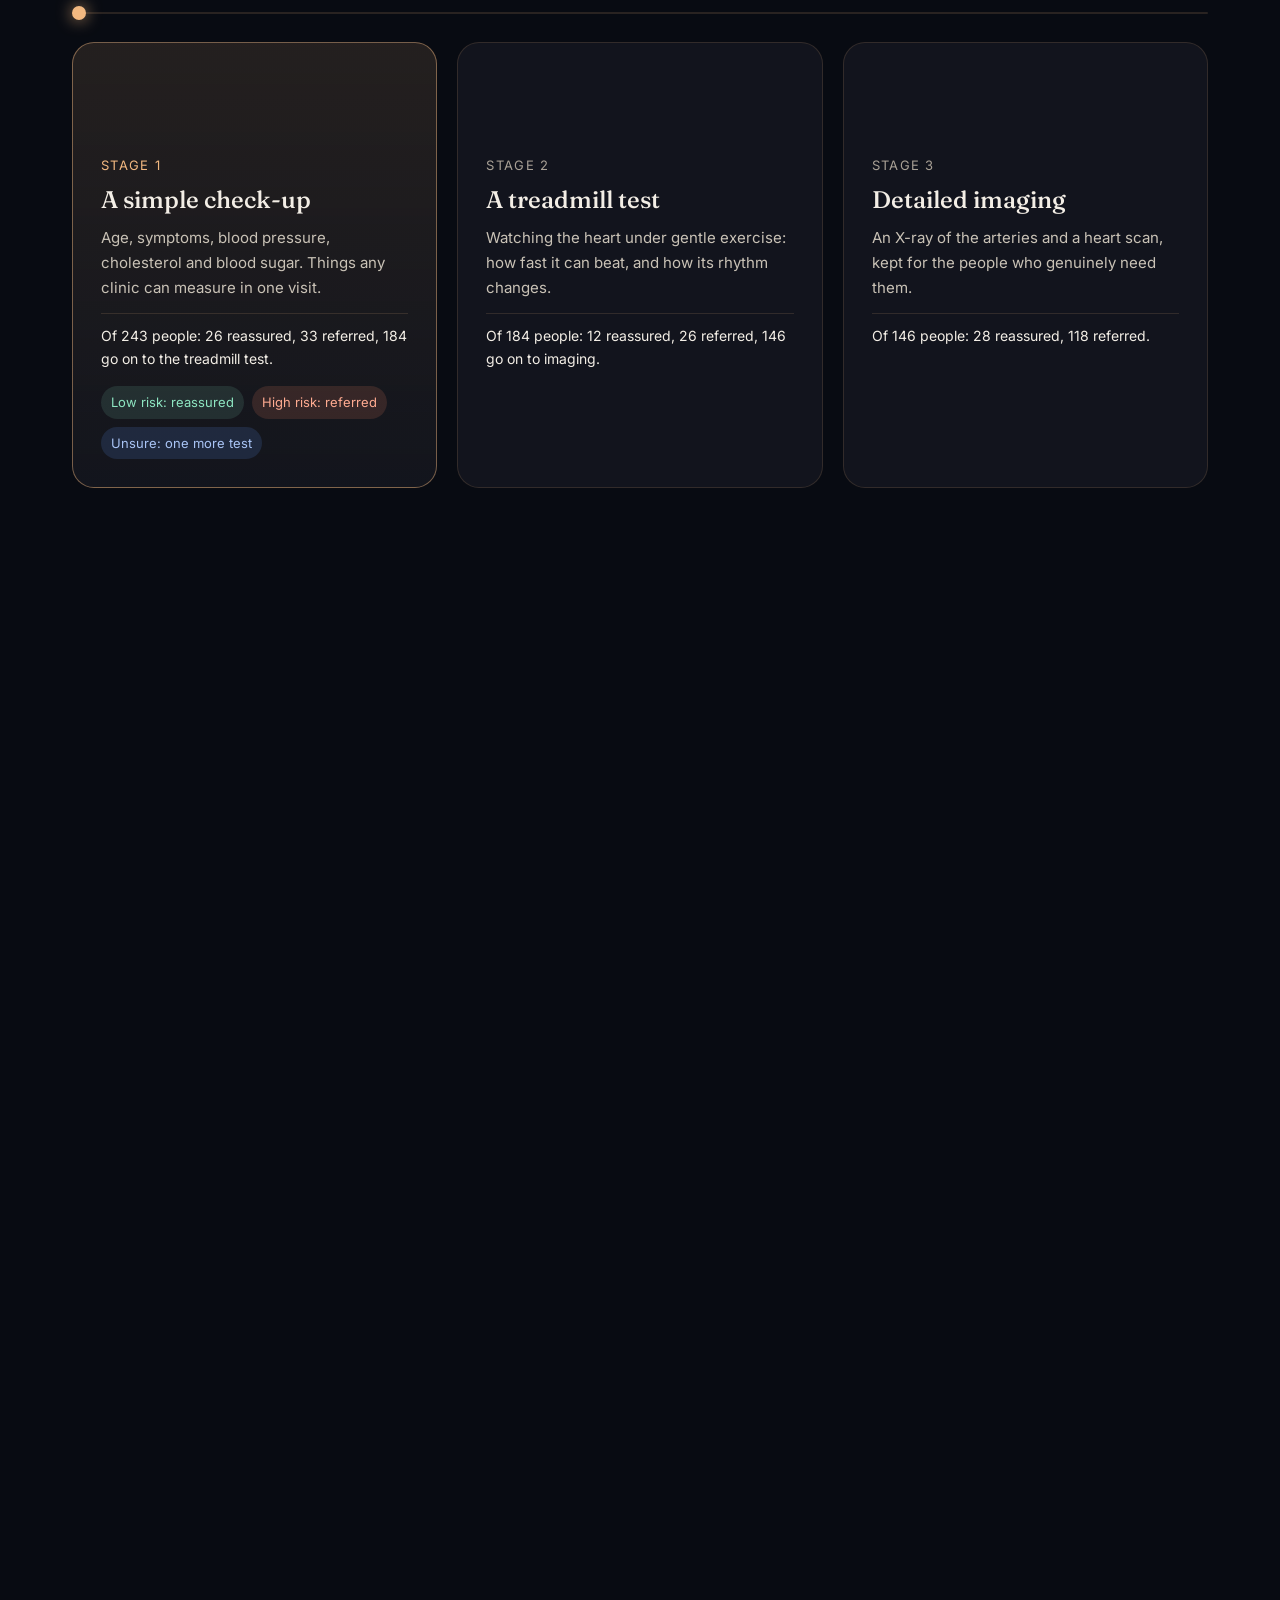
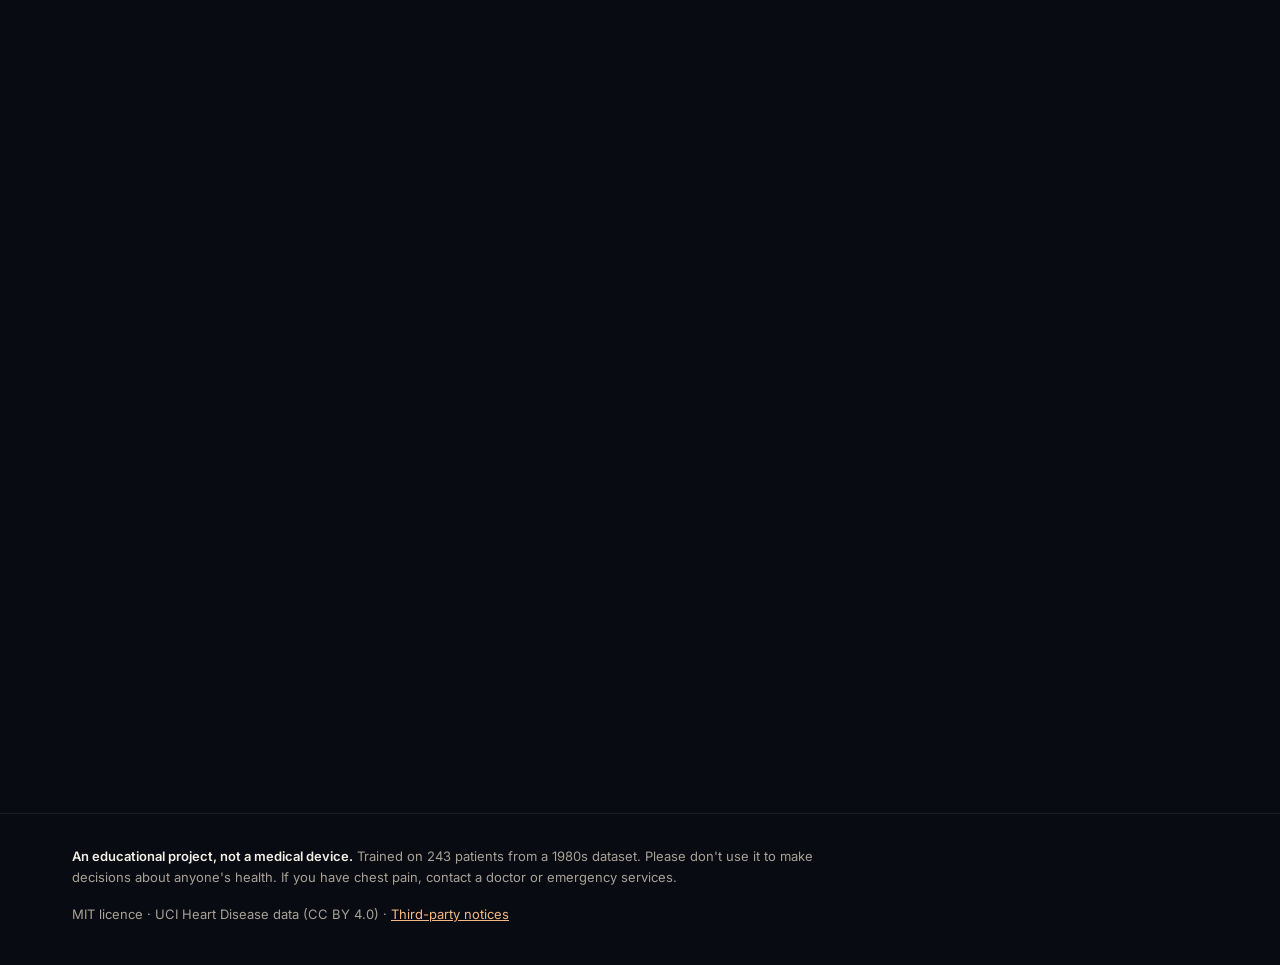
==== commit dee00b40: "CardioStage is online: cardiostage.streamlit.app, plus security re-assessment - Deployed on Streamli" ====
--- a/site/index.html
+++ b/site/index.html
@@ -218,11 +218,12 @@
 <section class="container" id="start" aria-labelledby="start-title">
   <div class="card cta reveal">
     <div>
-      <h2 id="start-title">Try it on your own computer.</h2>
-      <p>About 15 minutes to set up, most of it a one-time model build. Everything stays on your machine; nothing is sent anywhere.</p>
+      <h2 id="start-title">Try it yourself.</h2>
+      <p>Use the online screener in your browser. It shows a short notice about privacy first, and if nobody has used it for a while it can take a minute or two to wake up. Or run your own copy, where nothing ever leaves your computer.</p>
     </div>
     <div class="actions">
-      <a class="btn btn--primary" href="https://github.com/harshfiu/CardioStage#quick-start">Setup guide on GitHub</a>
+      <a class="btn btn--primary" href="https://cardiostage.streamlit.app/" rel="noopener">Open the online screener</a>
+      <a class="btn btn--ghost" href="https://github.com/harshfiu/CardioStage#quick-start">Run it on your computer</a>
       <a class="btn btn--ghost is-hidden" id="local-app" href="http://localhost:8501">Open the local app</a>
     </div>
   </div>
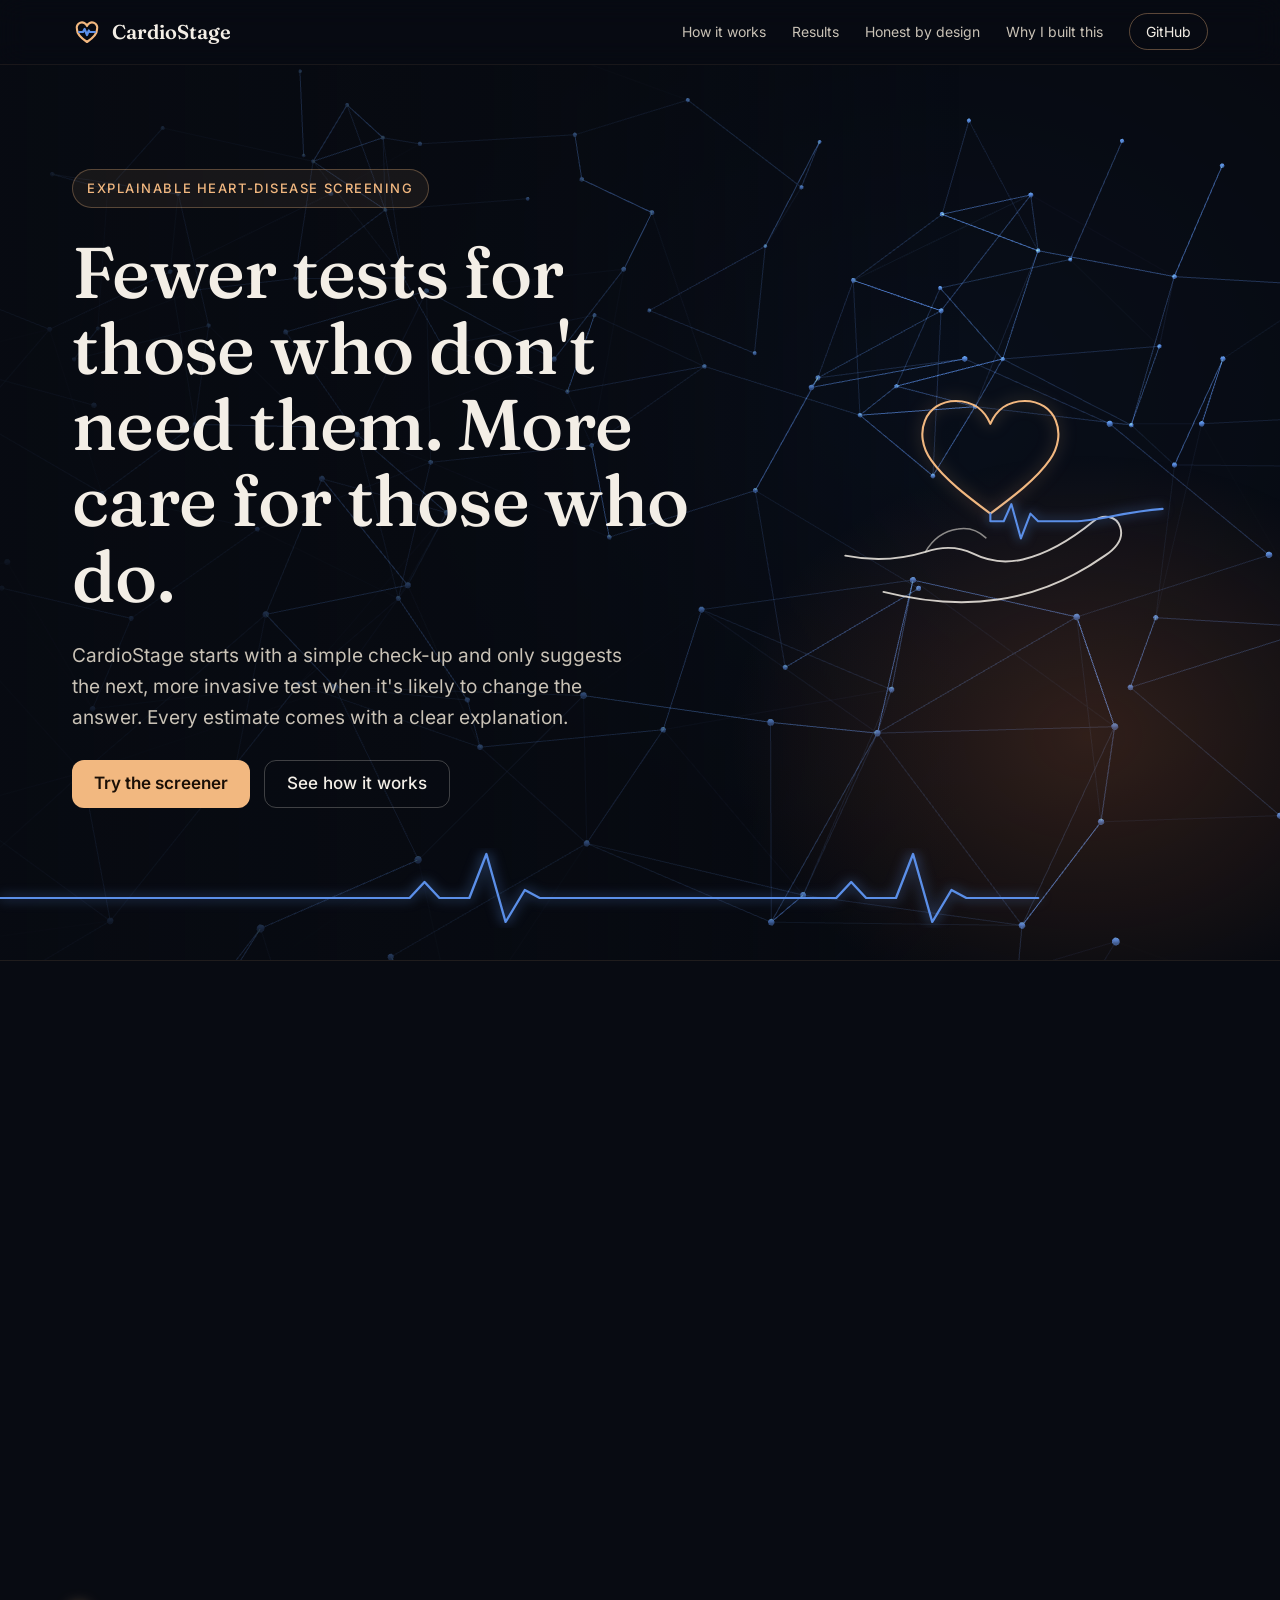
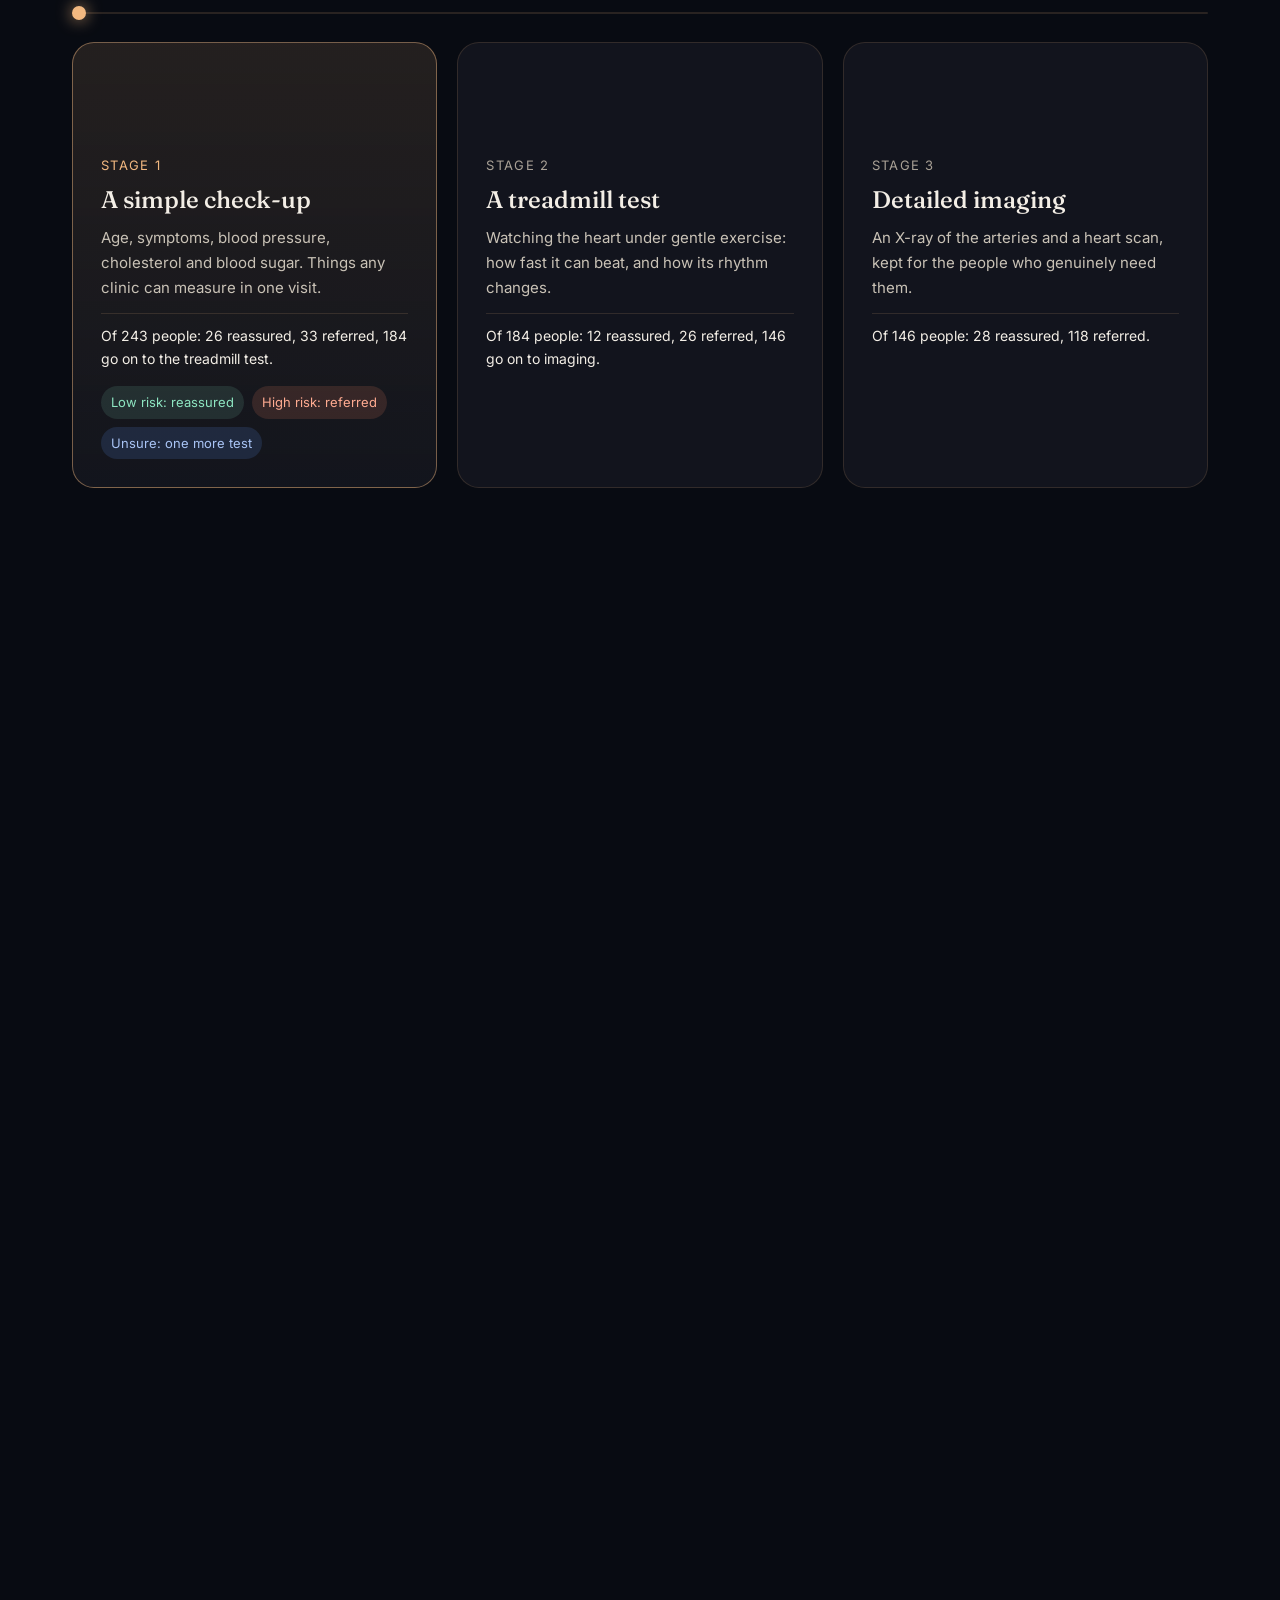
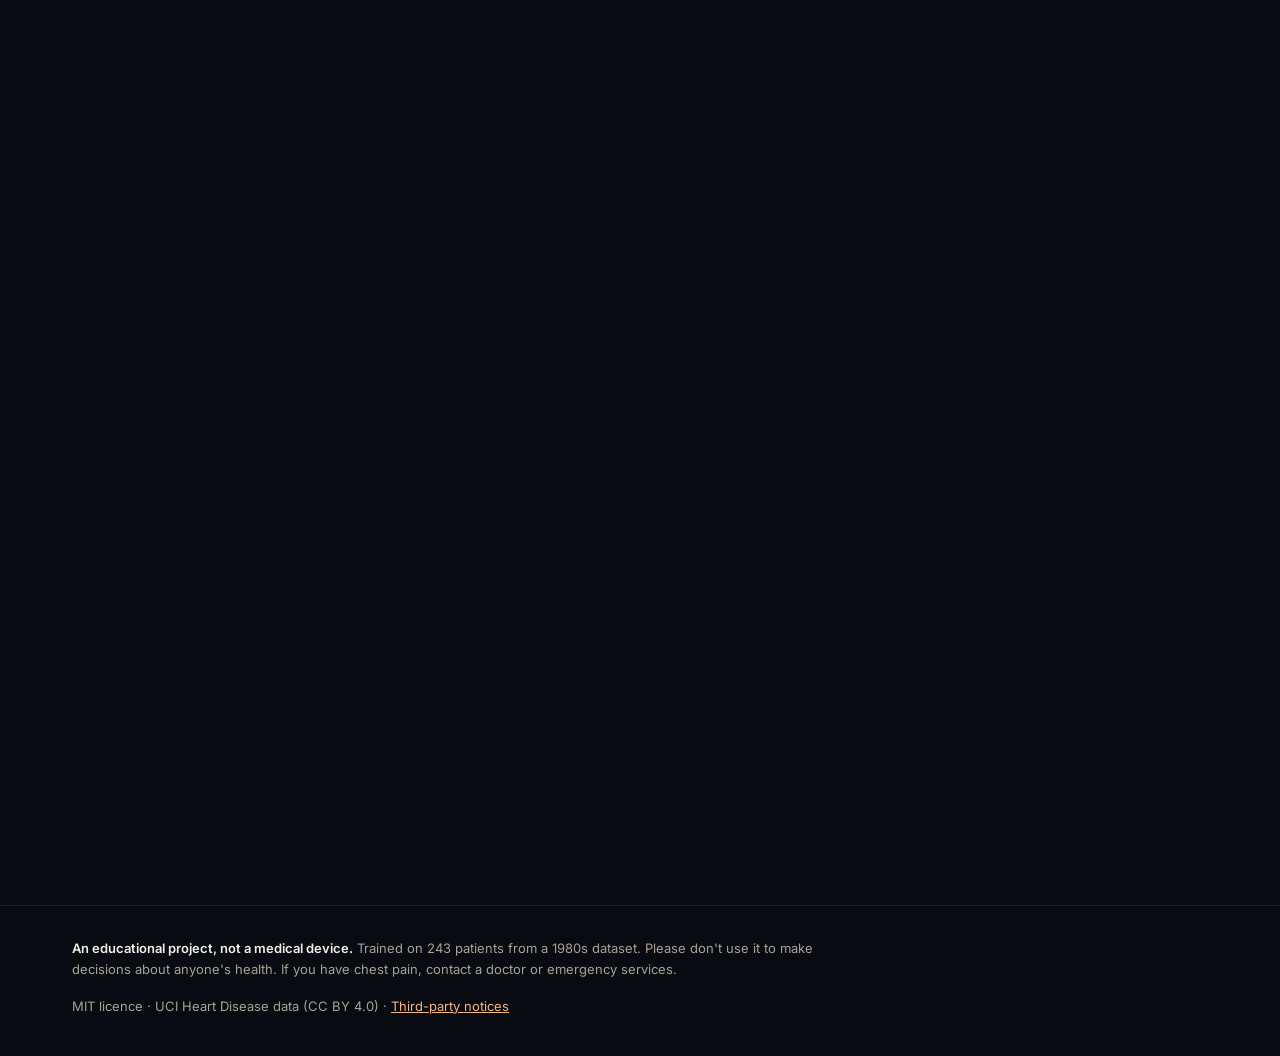
==== commit 84c53244: "Warn on typical angina in the live app; document the Iran finding - predictor.known_cautions: every " ====
--- a/site/index.html
+++ b/site/index.html
@@ -186,6 +186,7 @@
     <span class="eyebrow">What it can't do</span>
     <h2 id="limits-title">Limitations, stated plainly.</h2>
     <ul class="limits__list">
+      <li><strong>Tested on modern patients from Iran, it missed about a third of sick patients.</strong> It badly underestimates "typical angina", a classic warning sign, because its 1980s training data showed the opposite. The app now warns about this, and a multi-hospital version 2 is in progress.</li>
       <li>Learned from 243 patients at one US hospital in the 1980s. Medicine and people have changed since.</li>
       <li>Everyone in the data was already referred for heart tests, so its patterns don't apply to the general public.</li>
       <li>Its decision thresholds were tuned in Cleveland; any new setting would need to check them again.</li>
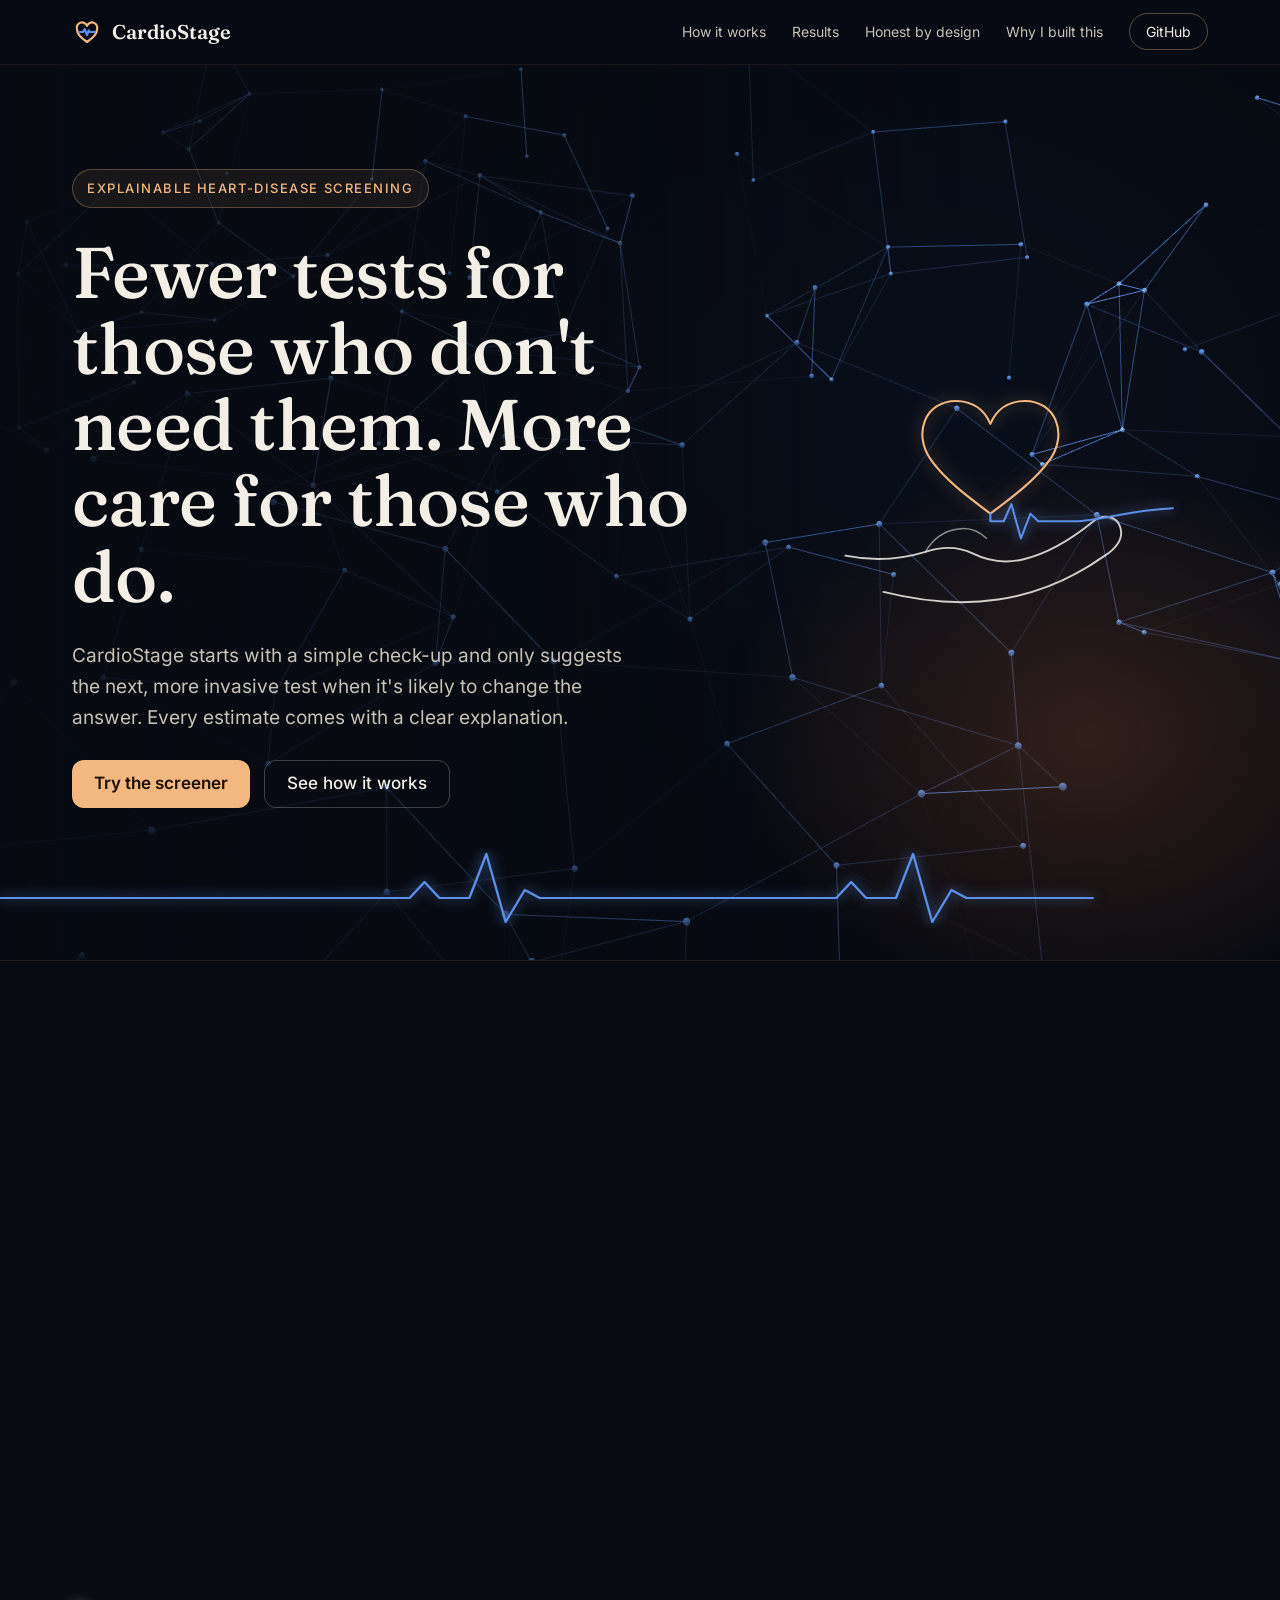
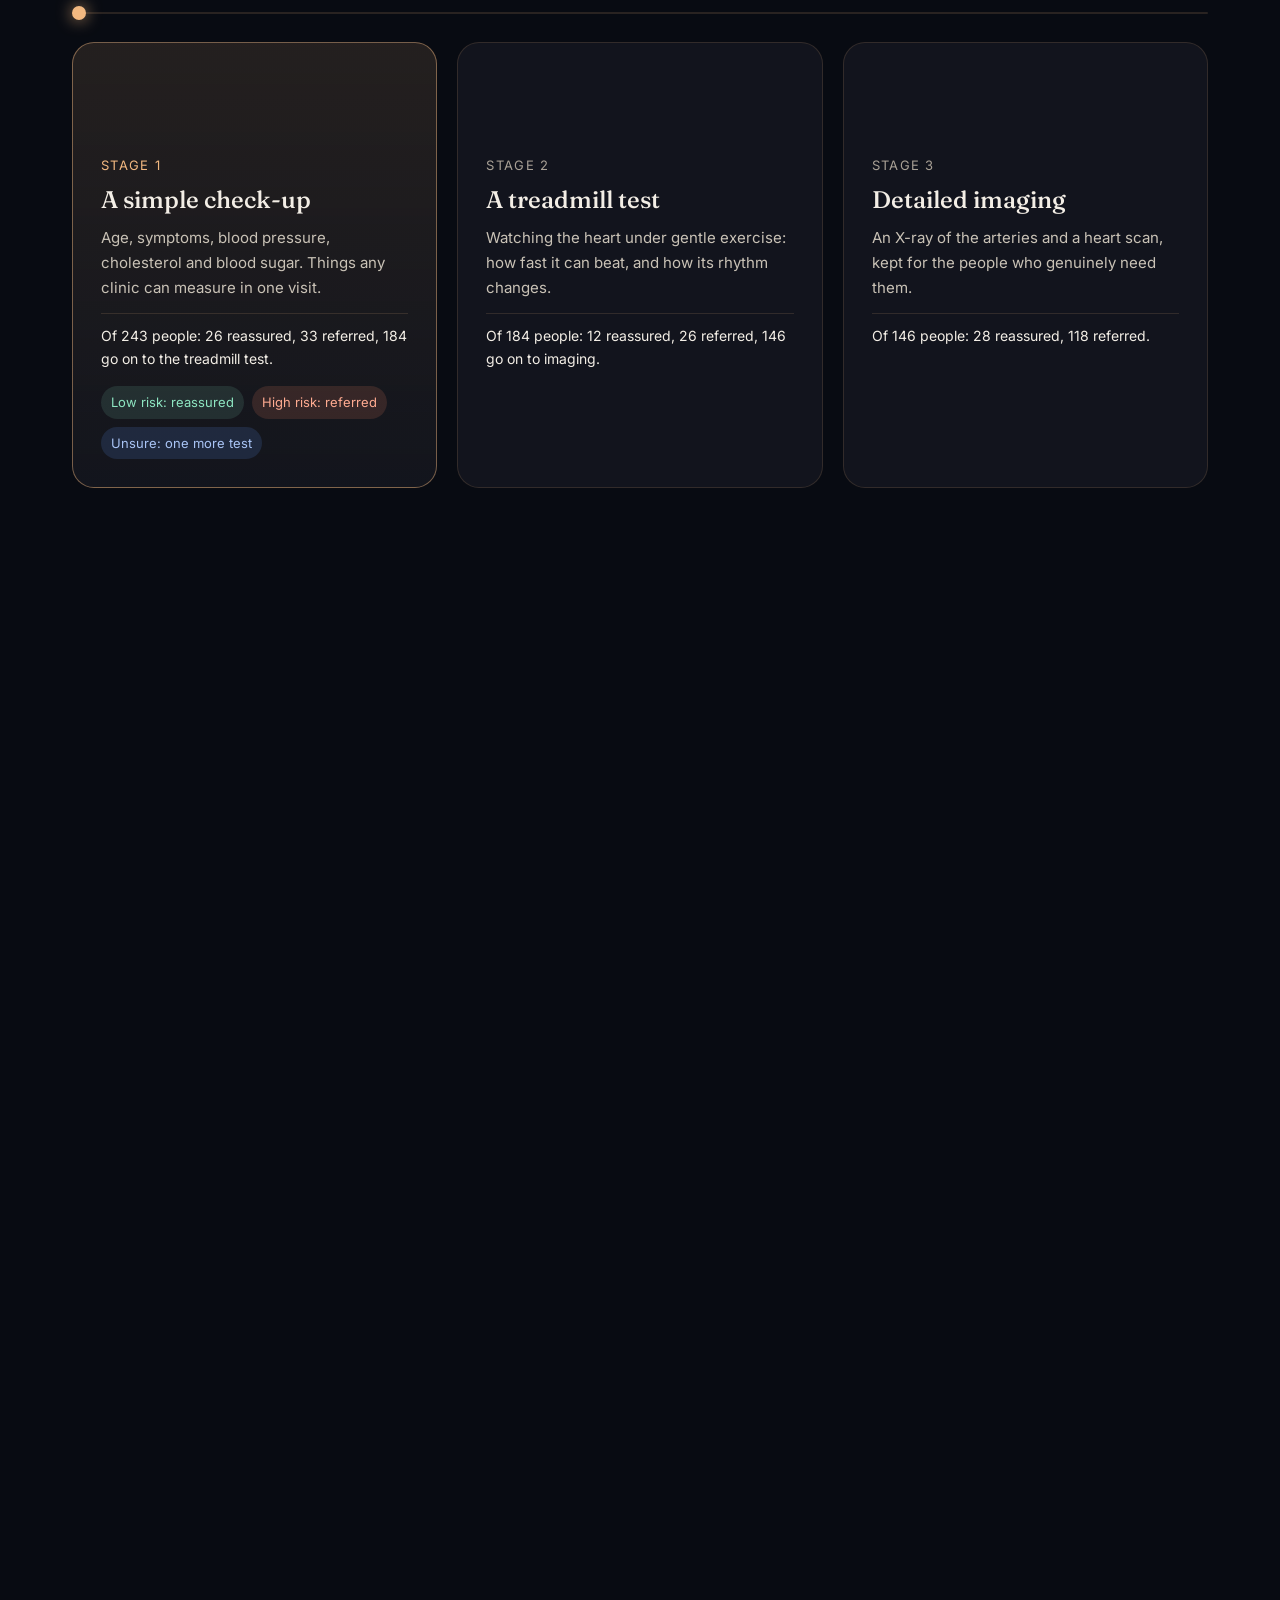
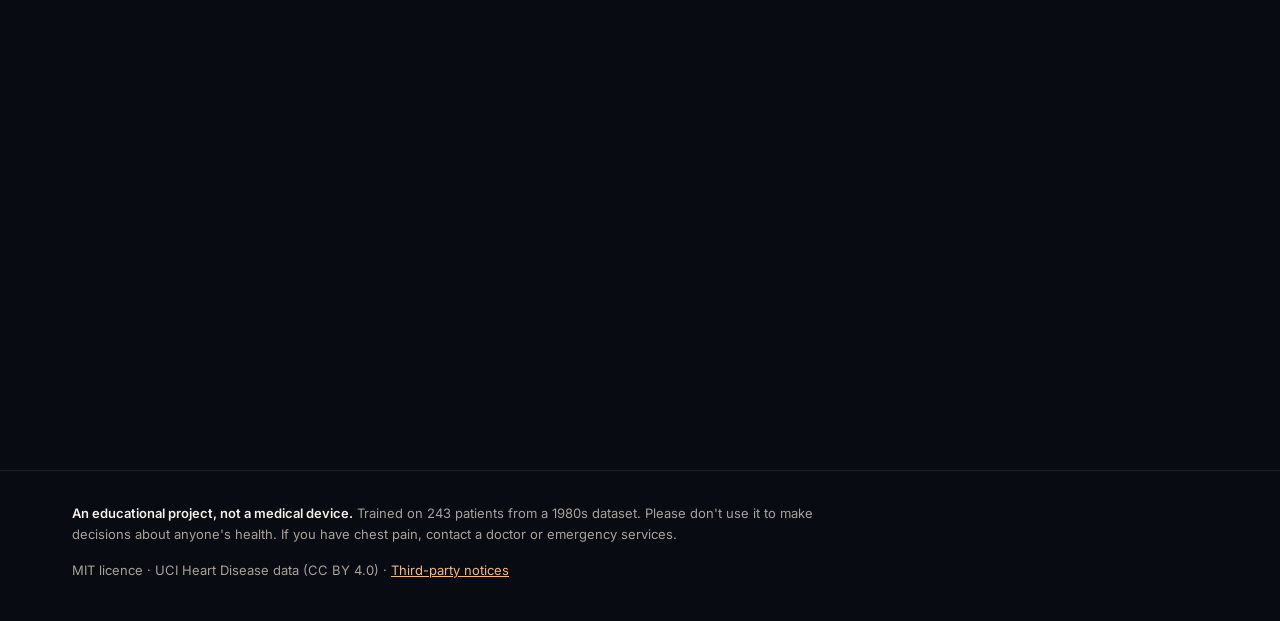
==== commit b01b8de2: "Version 2.0: Results tab, website section, warning reworded, docs and learning guide 14 - Typical-an" ====
--- a/site/index.html
+++ b/site/index.html
@@ -76,9 +76,9 @@
     <span class="stat__note">on a test set kept sealed until the very end (exact 95% CI for recall: <span data-bind="sealed_recall_ci">87.7–100%</span>)</span>
   </div>
   <div class="card stat reveal">
-    <span class="stat__value"><span data-bind="hospitals">3</span> hospitals</span>
-    <span class="stat__label">tested without retraining</span>
-    <span class="stat__note">Hungary, Switzerland and VA Long Beach, including where it struggles</span>
+    <span class="stat__value"><span data-bind="hospitals">5</span> hospitals</span>
+    <span class="stat__label">learned from in version 2</span>
+    <span class="stat__note">Cleveland, Hungary, Switzerland, VA Long Beach and Iran: the check-up model now learns from all of them</span>
   </div>
 </section>
 
@@ -171,13 +171,33 @@
 <section class="container section" aria-labelledby="hosp-title">
   <div class="section-head reveal">
     <span class="eyebrow">Tested beyond home</span>
-    <h2 id="hosp-title">Trained in Cleveland. Checked in three other hospitals.</h2>
+    <h2 id="hosp-title">Version 1: trained in Cleveland, checked in three other hospitals.</h2>
     <p class="lead lead--sm">Ranking quality (ROC-AUC, 0.5 = coin flip, 1.0 = perfect) with 95% intervals. Hungary looks like Cleveland; VA Long Beach is harder; Switzerland had only 8 healthy patients, so we honestly can't tell.</p>
   </div>
   <figure class="card chart reveal" aria-label="ROC-AUC by hospital for the check-up and treadmill stages">
     <div class="hosp" data-chart="hospitals"></div>
     <ul class="legend" aria-label="Legend"><li><span class="swatch swatch--blue"></span>Check-up stage</li><li><span class="swatch swatch--warm"></span>+ Treadmill stage</li></ul>
   </figure>
+</section>
+
+<!-- VERSION 2 -->
+<section class="container section" id="v2" aria-labelledby="v2-title">
+  <div class="section-head reveal">
+    <span class="eyebrow">Version 2</span>
+    <h2 id="v2-title">Then we tested it on modern patients, and learned from them.</h2>
+    <p class="lead lead--sm">On 303 patients from Iran (2010s), version 1 missed about a third of sick patients: it had learned from 1980s Cleveland that <em>typical angina</em> means low risk. Version 2's check-up model learns from all five hospitals. Same sealed-test patients for both versions below.</p>
+  </div>
+  <figure class="card chart reveal" aria-label="Check-up stage ROC-AUC per hospital on the sealed test, version 1 versus version 2">
+    <div class="hosp" data-chart="v2"></div>
+    <ul class="legend" aria-label="Legend"><li><span class="swatch swatch--blue"></span>Version 2 (five hospitals)</li><li><span class="swatch swatch--warm"></span>Version 1 (Cleveland only)</li></ul>
+    <figcaption class="chart__caption">Ranking quality (ROC-AUC) with 95% intervals, 245 sealed-test patients. Overall: <strong data-bind="v1_auc">0.78</strong> → <strong data-bind="v2_auc">0.84</strong>. Sick patients wrongly reassured at the check-up: <strong data-bind="v1_cleared">9</strong> → <strong data-bind="v2_cleared">0</strong>.</figcaption>
+  </figure>
+  <ul class="limits__list v2__notes reveal">
+    <li><strong>Typical angina, then and now:</strong> in Iran, <span data-bind="ta_actual">97%</span> of these patients were sick. Version 1 estimated <span data-bind="ta_v1">28%</span>, version 2 <span data-bind="ta_v2">81%</span>: much better, still somewhat low, so the app keeps its warning.</li>
+    <li><strong>An honest weak spot:</strong> at VA Long Beach, version 2 ranks its 40 test patients worse than version 1 did. Version 1 was unusually lucky there; on hospitals neither version saw, both score about 0.70 at VA.</li>
+    <li><strong>A flaw we caught and fixed:</strong> pooling first taught the model that lower cholesterol means more risk, because Iran's cholesterol is estimated, in a modern population. That value is now treated as not measured.</li>
+    <li><strong>Two looks at the test:</strong> these numbers are a second look after that fix, so they're slightly optimistic. The first, unbiased look at the first version 2 was AUC <span data-bind="first_auc">0.84</span> with <span data-bind="first_cleared">1</span> sick patient wrongly reassured.</li>
+  </ul>
 </section>
 
 <!-- LIMITATIONS -->
@@ -186,7 +206,7 @@
     <span class="eyebrow">What it can't do</span>
     <h2 id="limits-title">Limitations, stated plainly.</h2>
     <ul class="limits__list">
-      <li><strong>Tested on modern patients from Iran, it missed about a third of sick patients.</strong> It badly underestimates "typical angina", a classic warning sign, because its 1980s training data showed the opposite. The app now warns about this, and a multi-hospital version 2 is in progress.</li>
+      <li><strong>Version 1 missed about a third of sick patients in a modern test (Iran).</strong> Version 2 learns from five hospitals and fixes most of that, but still somewhat underestimates "typical angina" (the app warns about it) and did worse than version 1 at VA Long Beach.</li>
       <li>Learned from 243 patients at one US hospital in the 1980s. Medicine and people have changed since.</li>
       <li>Everyone in the data was already referred for heart tests, so its patterns don't apply to the general public.</li>
       <li>Its decision thresholds were tuned in Cleveland; any new setting would need to check them again.</li>
--- a/site/assets/css/site.css
+++ b/site/assets/css/site.css
@@ -233,3 +233,6 @@
 .notices .lead { margin-bottom: 28px; }
 .notices .limits__list { margin-bottom: 36px; }
 .notices a { color: var(--warm); }
+
+/* Version 2 notes under the comparison chart */
+.v2__notes { margin-top: 24px; }
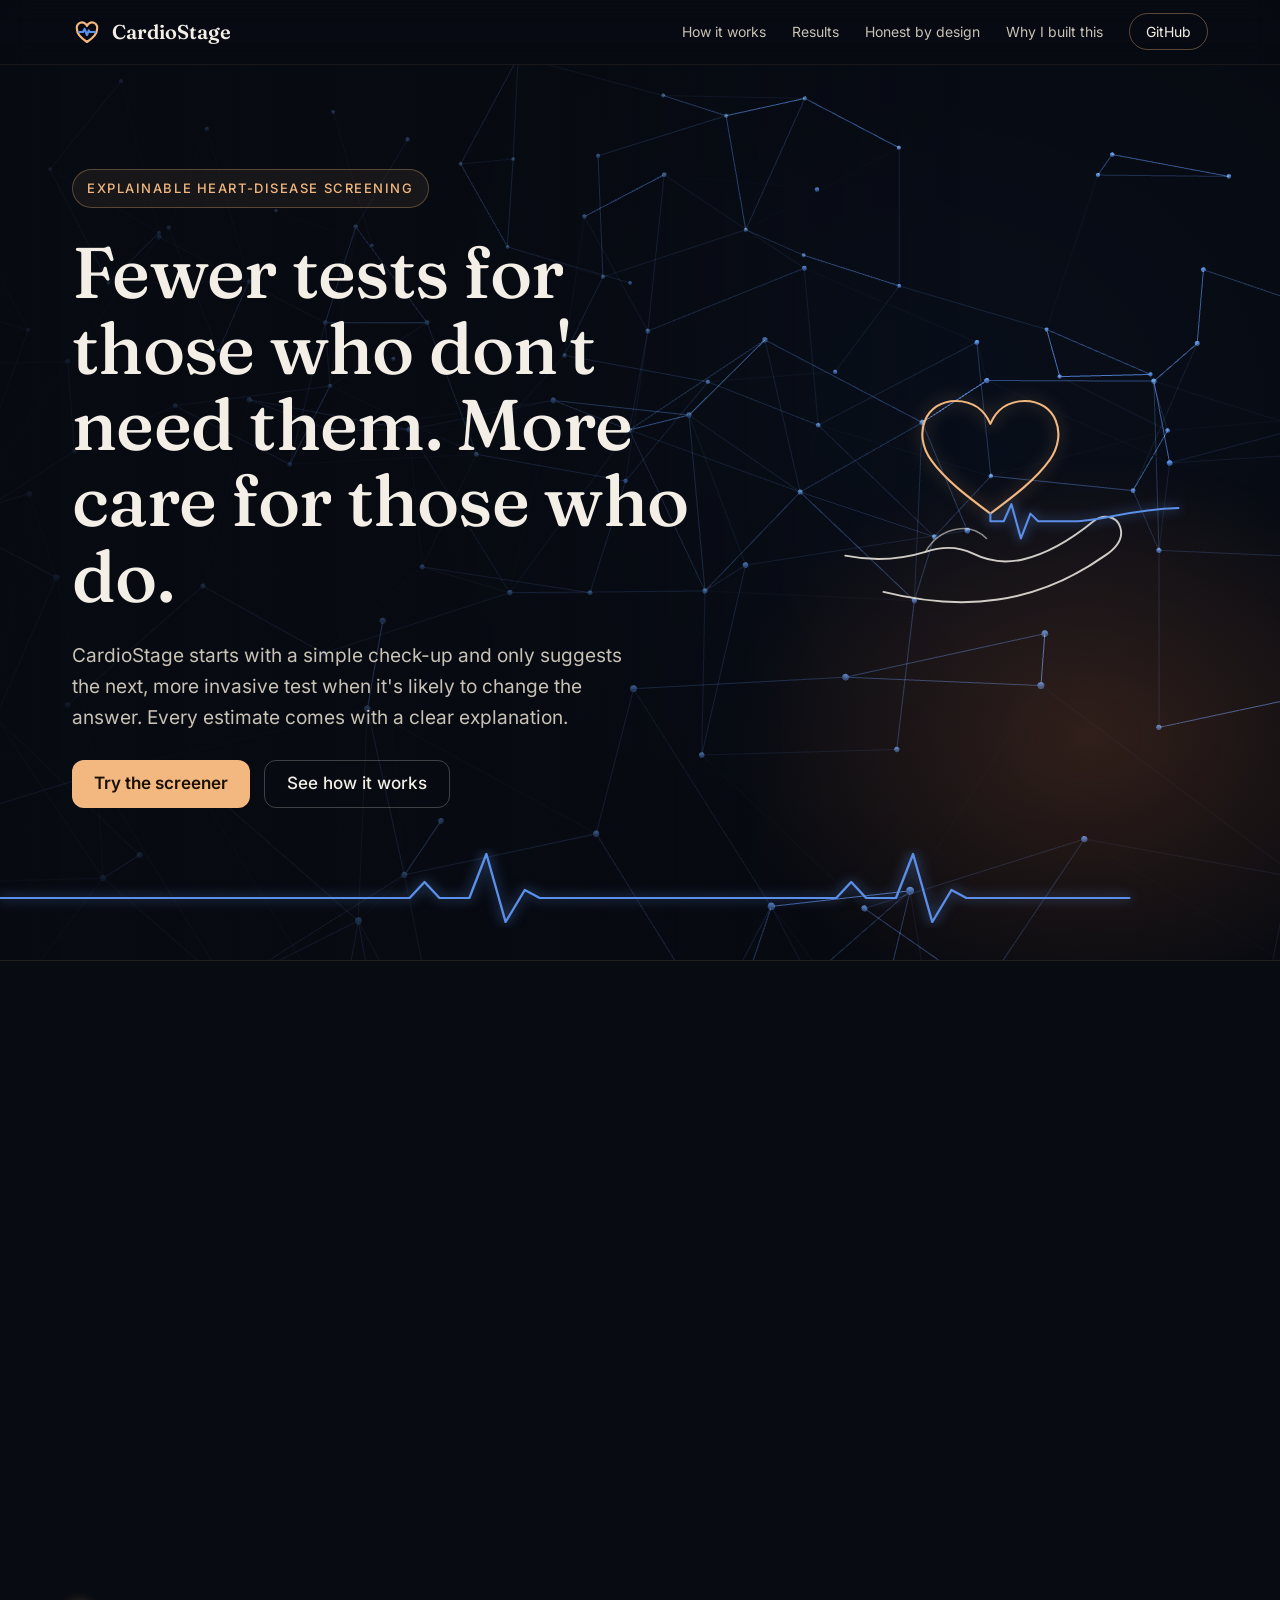
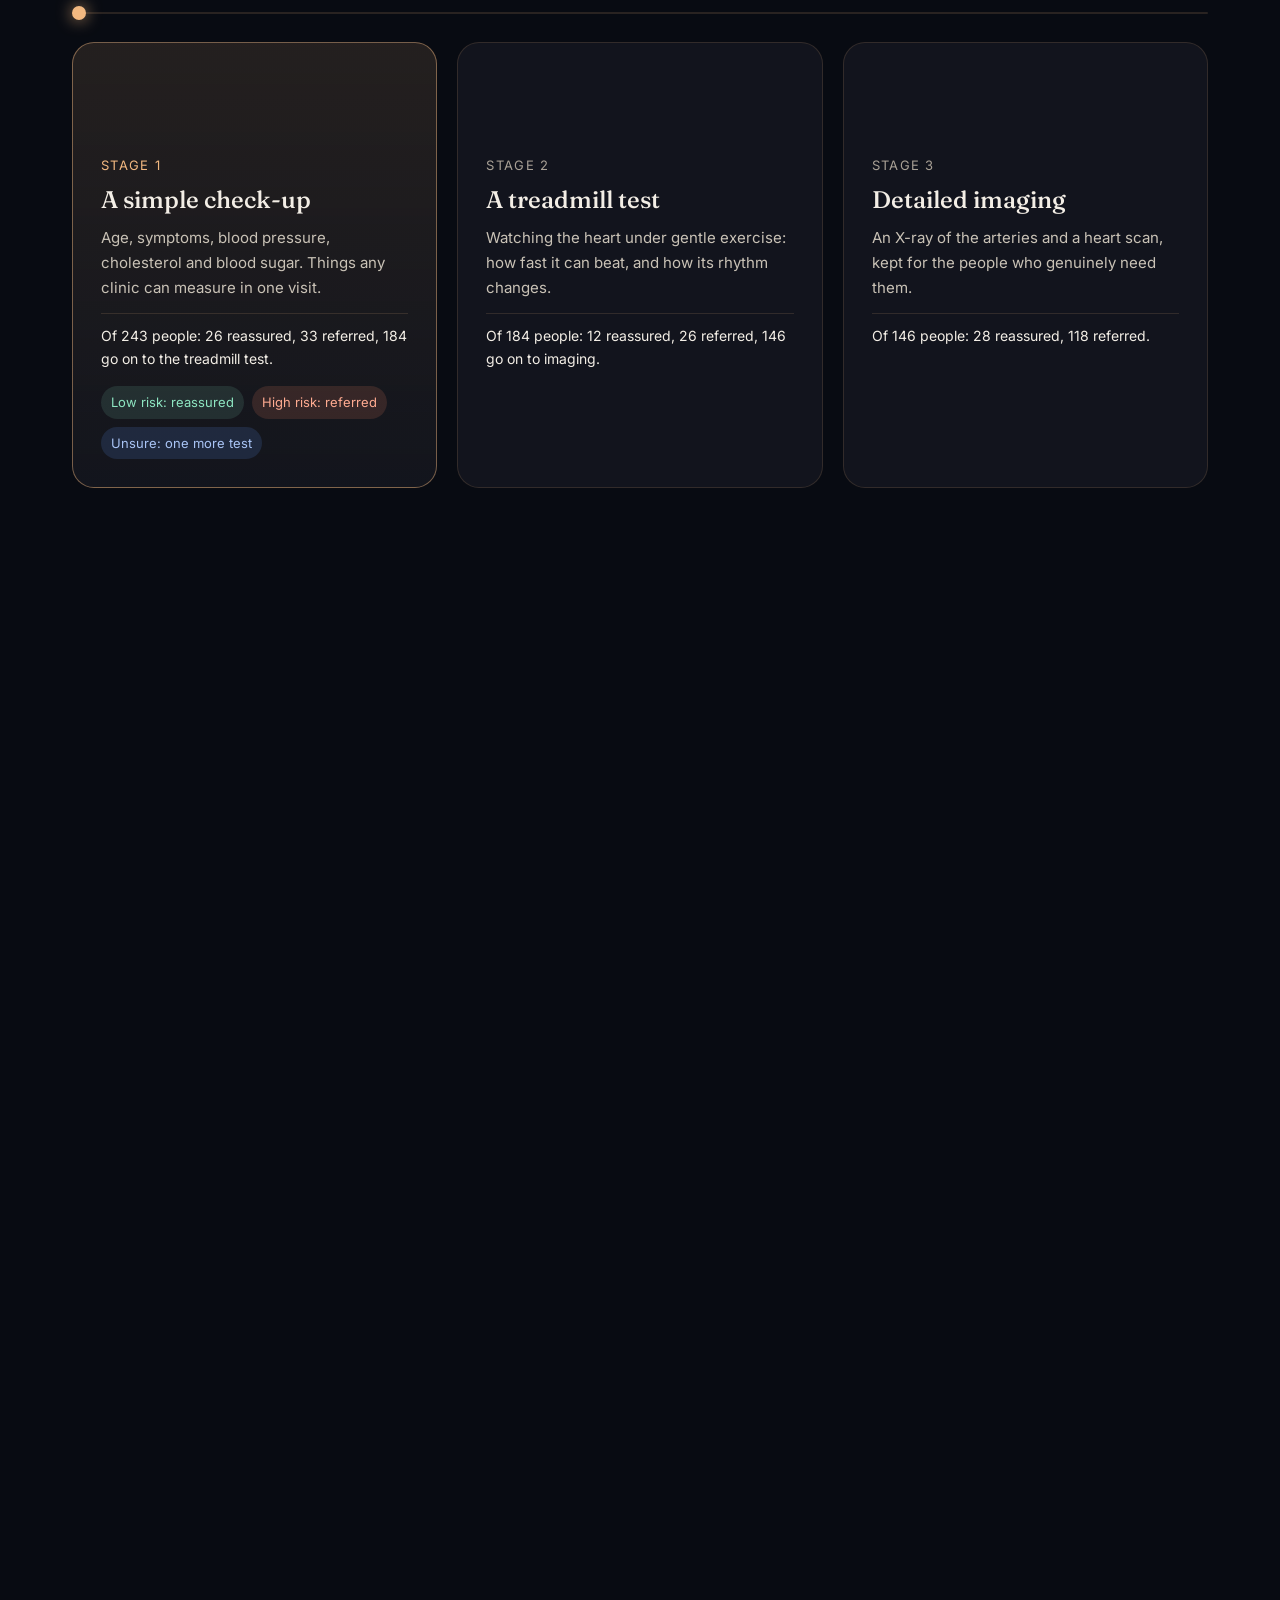
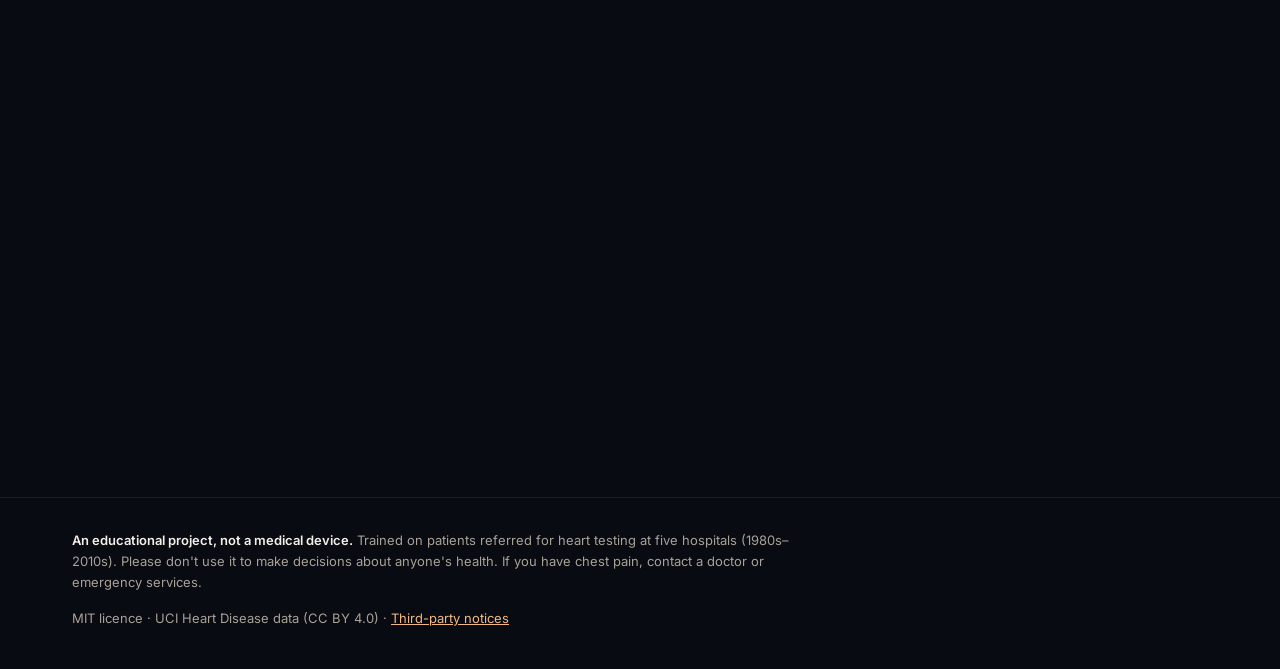
==== commit 4291c924: "Describe v2's training data accurately everywhere The disclaimer, consent screen, About page, README" ====
--- a/site/index.html
+++ b/site/index.html
@@ -207,7 +207,7 @@
     <h2 id="limits-title">Limitations, stated plainly.</h2>
     <ul class="limits__list">
       <li><strong>Version 1 missed about a third of sick patients in a modern test (Iran).</strong> Version 2 learns from five hospitals and fixes most of that, but still somewhat underestimates "typical angina" (the app warns about it) and did worse than version 1 at VA Long Beach.</li>
-      <li>Learned from 243 patients at one US hospital in the 1980s. Medicine and people have changed since.</li>
+      <li>Small, mostly old data: the check-up stage learned from 976 patients at five hospitals (1980s–2010s), the later stages from 243 patients at one US hospital in the 1980s.</li>
       <li>Everyone in the data was already referred for heart tests, so its patterns don't apply to the general public.</li>
       <li>Its decision thresholds were tuned in Cleveland; any new setting would need to check them again.</li>
       <li>The imaging stage couldn't be checked at other hospitals, which lacked that data.</li>
@@ -253,7 +253,7 @@
 
 <footer class="site-footer">
   <div class="container site-footer__inner">
-    <p><strong>An educational project, not a medical device.</strong> Trained on 243 patients from a 1980s dataset. Please don't use it to make decisions about anyone's health. If you have chest pain, contact a doctor or emergency services.</p>
+    <p><strong>An educational project, not a medical device.</strong> Trained on patients referred for heart testing at five hospitals (1980s–2010s). Please don't use it to make decisions about anyone's health. If you have chest pain, contact a doctor or emergency services.</p>
     <p>MIT licence · UCI Heart Disease data (CC BY 4.0) · <a href="licenses/NOTICES.html">Third-party notices</a></p>
   </div>
 </footer>
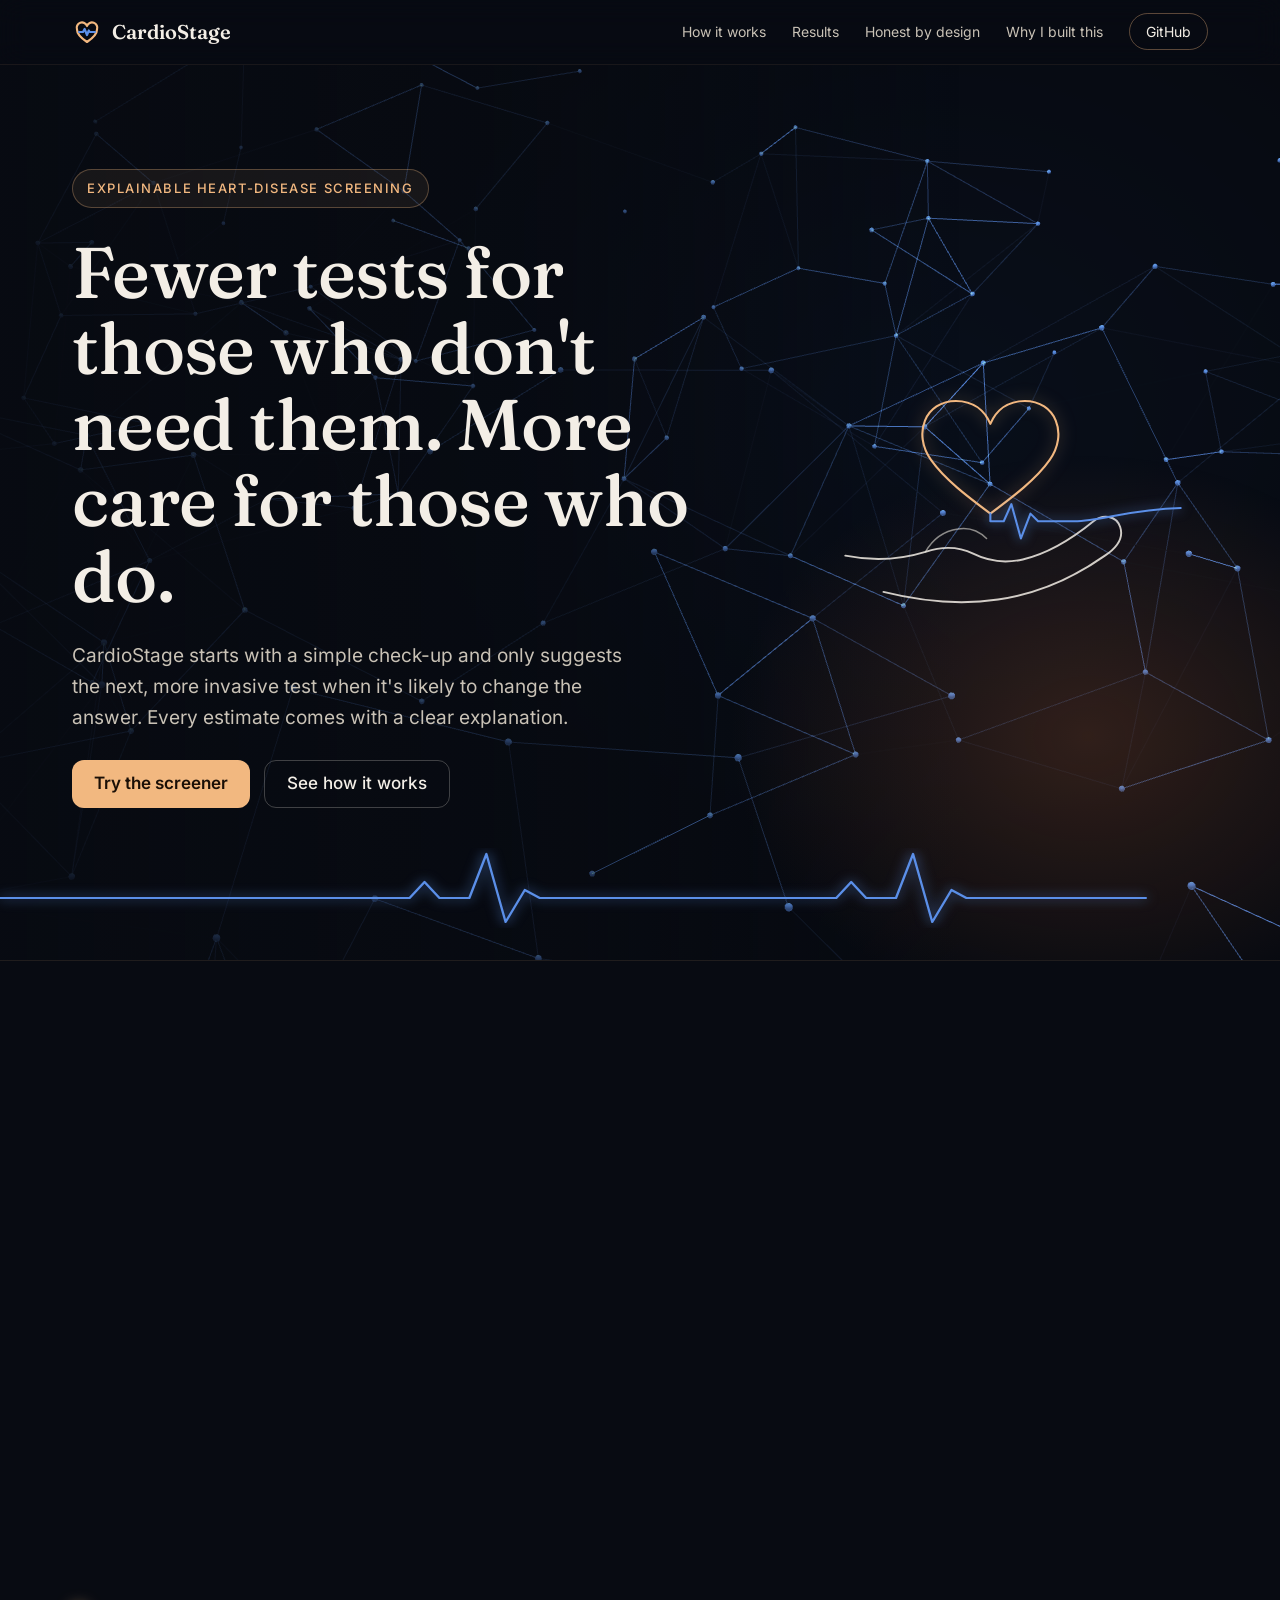
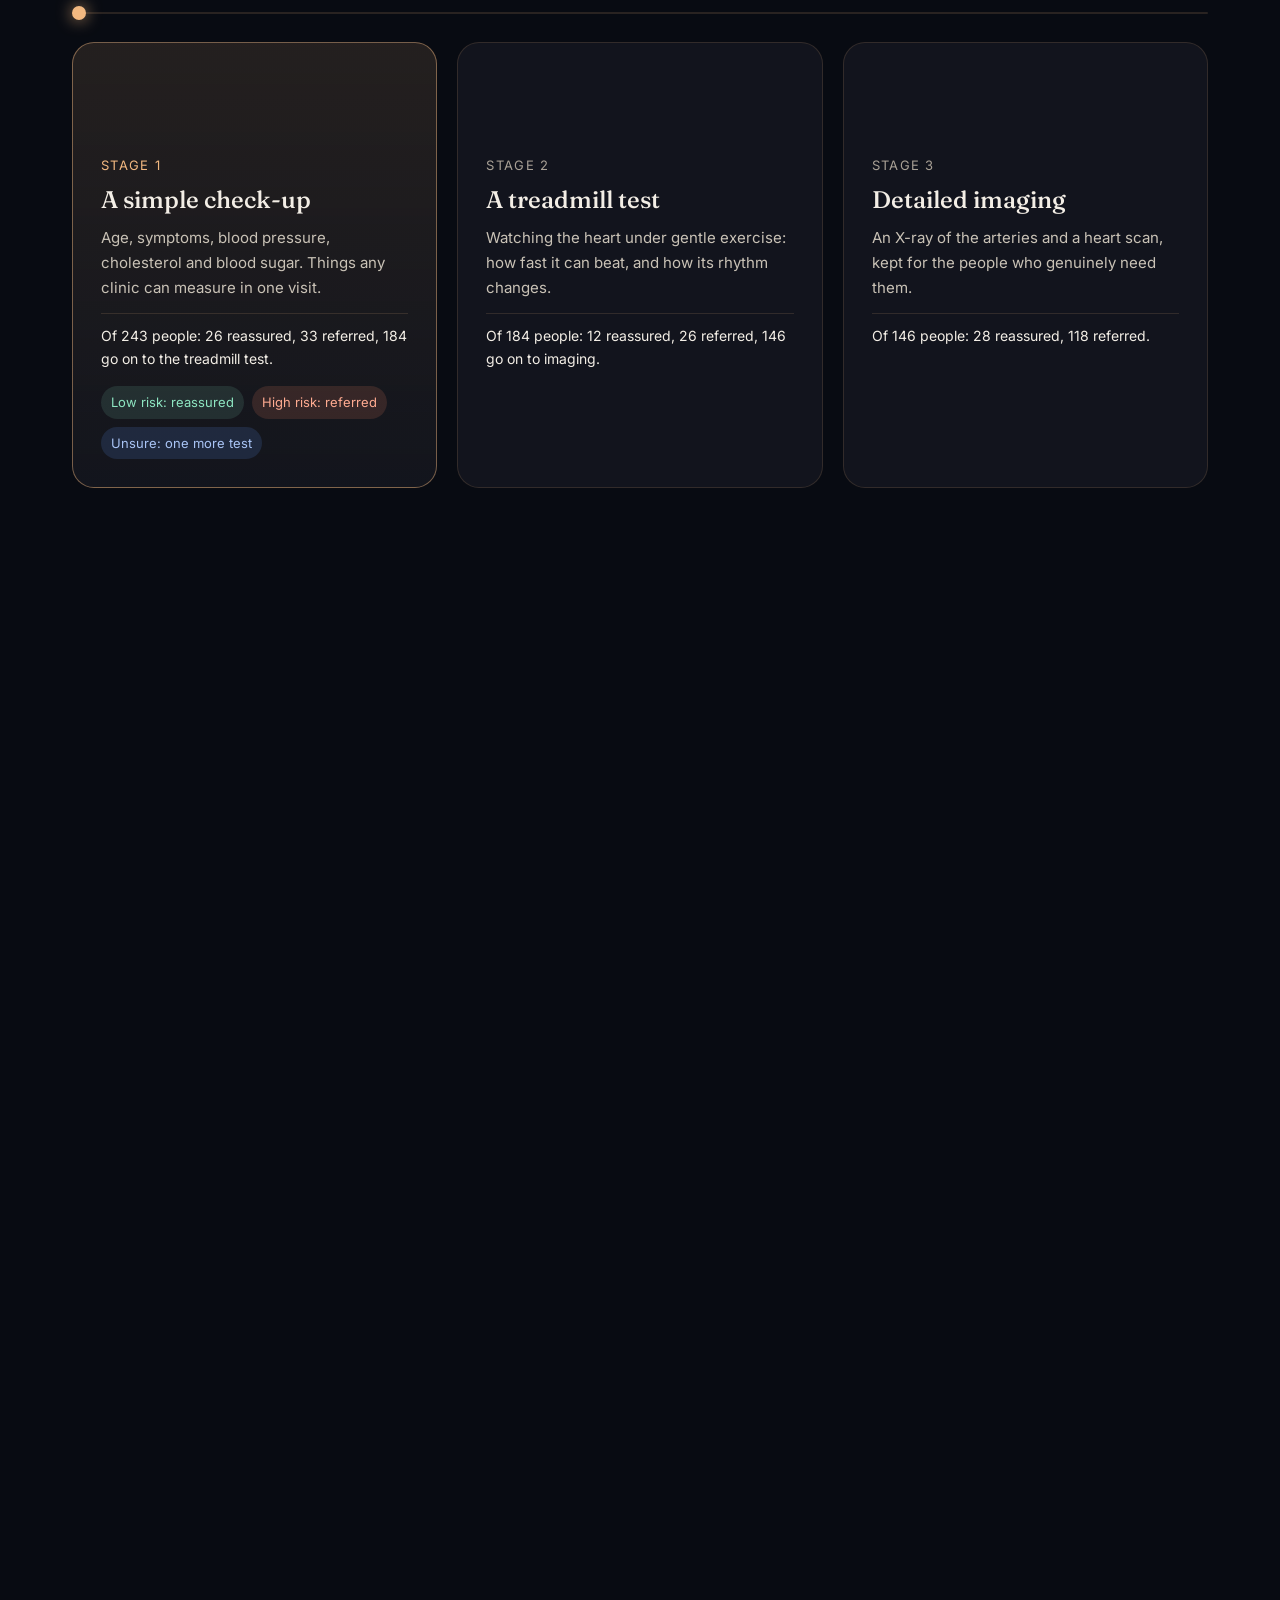
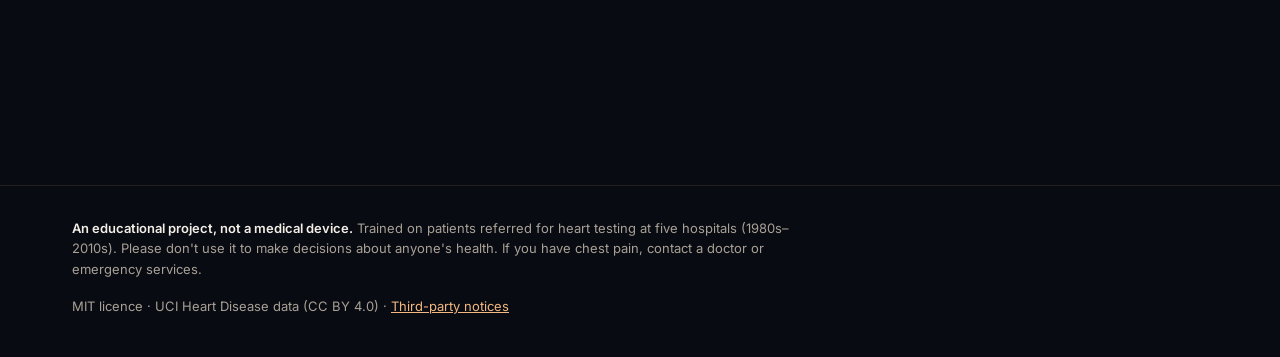
==== commit dd20609c: "Chatbot comparison: Results tab, website section, docs, learning guide 15 CardioStage v2 vs free Cha" ====
--- a/site/index.html
+++ b/site/index.html
@@ -200,6 +200,27 @@
   </ul>
 </section>
 
+<!-- VS CHATBOTS -->
+<section class="container section" id="chatbots" aria-labelledby="chatbots-title">
+  <div class="section-head reveal">
+    <span class="eyebrow">Why not just ask a chatbot?</span>
+    <h2 id="chatbots-title">We asked two, on the same patients.</h2>
+    <p class="lead lead--sm">The same 245 sealed-test patients and the same six check-up facts went to free ChatGPT and paid Claude (Opus 5.5), 14–15 patients per fresh chat, one try each. The prompt and every measure were published before any patient was sent.</p>
+  </div>
+  <figure class="card chart reveal" aria-label="ROC-AUC per hospital on the sealed test: CardioStage, paid Claude and free ChatGPT">
+    <div class="hosp hosp--three" data-chart="chatbots"></div>
+    <ul class="legend" aria-label="Legend"><li><span class="swatch swatch--blue"></span>CardioStage v2</li><li><span class="swatch swatch--warm"></span>Claude, paid (Opus 5.5)</li><li><span class="swatch swatch--grey"></span>ChatGPT, free</li></ul>
+    <figcaption class="chart__caption">Ranking quality (ROC-AUC) with 95% intervals. Overall: CardioStage <strong data-bind="bot_cs_auc">0.84</strong>, Claude <strong data-bind="bot_claude_auc">0.85</strong>, ChatGPT <strong data-bind="bot_gpt_auc">0.76</strong>.</figcaption>
+  </figure>
+  <ul class="limits__list v2__notes reveal">
+    <li><strong>Ranking:</strong> paid Claude ranked patients about as well as CardioStage (no clear difference). Free ChatGPT was clearly worse.</li>
+    <li><strong>Honest percentages:</strong> both chatbots guessed too low across the board, about <span data-bind="bot_pred">50%</span> on average where <span data-bind="bot_actual">59%</span> were sick. CardioStage's calibration error was <span data-bind="bot_cs_ece">0.040</span>, the chatbots' about <span data-bind="bot_llm_ece">0.11</span>.</li>
+    <li><strong>Safety:</strong> CardioStage reassured <span data-bind="bot_cs_cleared">11%</span> of patients and none were sick. Claude reassured fewer and included <span data-bind="bot_claude_missed">1</span> sick patient, ChatGPT <span data-bind="bot_gpt_missed">3</span>. Small numbers, but a chatbot's percentages come with no tested cut-off at all.</li>
+    <li><strong>Where the chatbots win:</strong> on typical angina, CardioStage's known weak spot, both chatbots told sick from healthy better. Textbook knowledge helps exactly where 1980s data misled.</li>
+    <li><strong>Read with care:</strong> free ChatGPT vs paid Claude, one try each, several patients per message. Claude did slightly better on Cleveland, a famous public dataset, than on Iran's: possibly memorised, not proven.</li>
+  </ul>
+</section>
+
 <!-- LIMITATIONS -->
 <section class="container" id="limits" aria-labelledby="limits-title">
   <div class="card limits reveal">
--- a/site/assets/css/site.css
+++ b/site/assets/css/site.css
@@ -192,6 +192,10 @@
 .hosp__ci--s2, .hosp__pt--s2 { background: var(--warm); }
 .hosp__ci--s1 { top: 13px; } .hosp__pt--s1 { top: 8px; }
 .hosp__ci--s2 { top: 29px; } .hosp__pt--s2 { top: 24px; }
+.hosp__ci--s3, .hosp__pt--s3 { background: var(--ink-3); }
+.hosp--three .hosp__plot { height: 56px; }
+.hosp__ci--s3 { top: 45px; } .hosp__pt--s3 { top: 40px; }
+.swatch--grey { background: var(--ink-3); border-radius: 50%; }
 .hosp__axis { display: grid; grid-template-columns: 230px 1fr; gap: 16px; font-size: 12px; color: var(--ink-3); }
 .hosp__ticks { position: relative; height: 16px; }
 .hosp__ticks span { position: absolute; transform: translateX(-50%); }
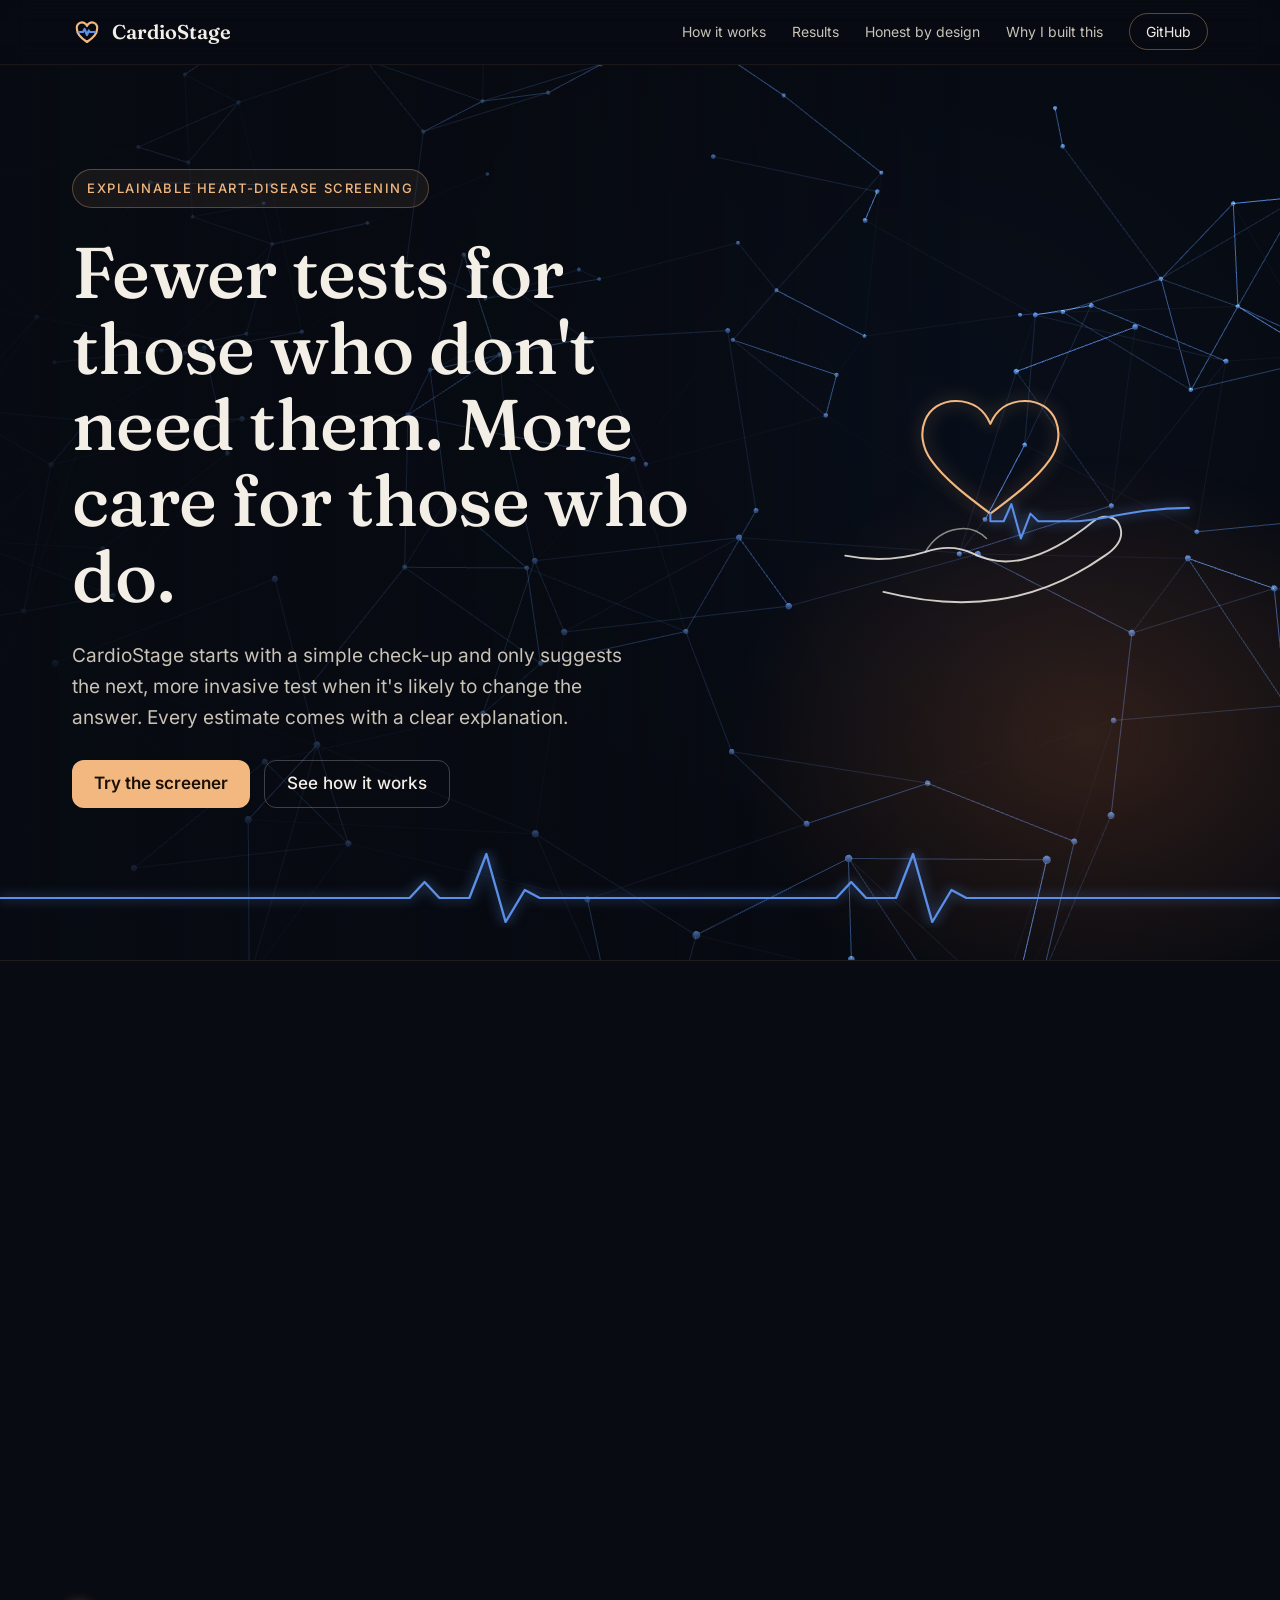
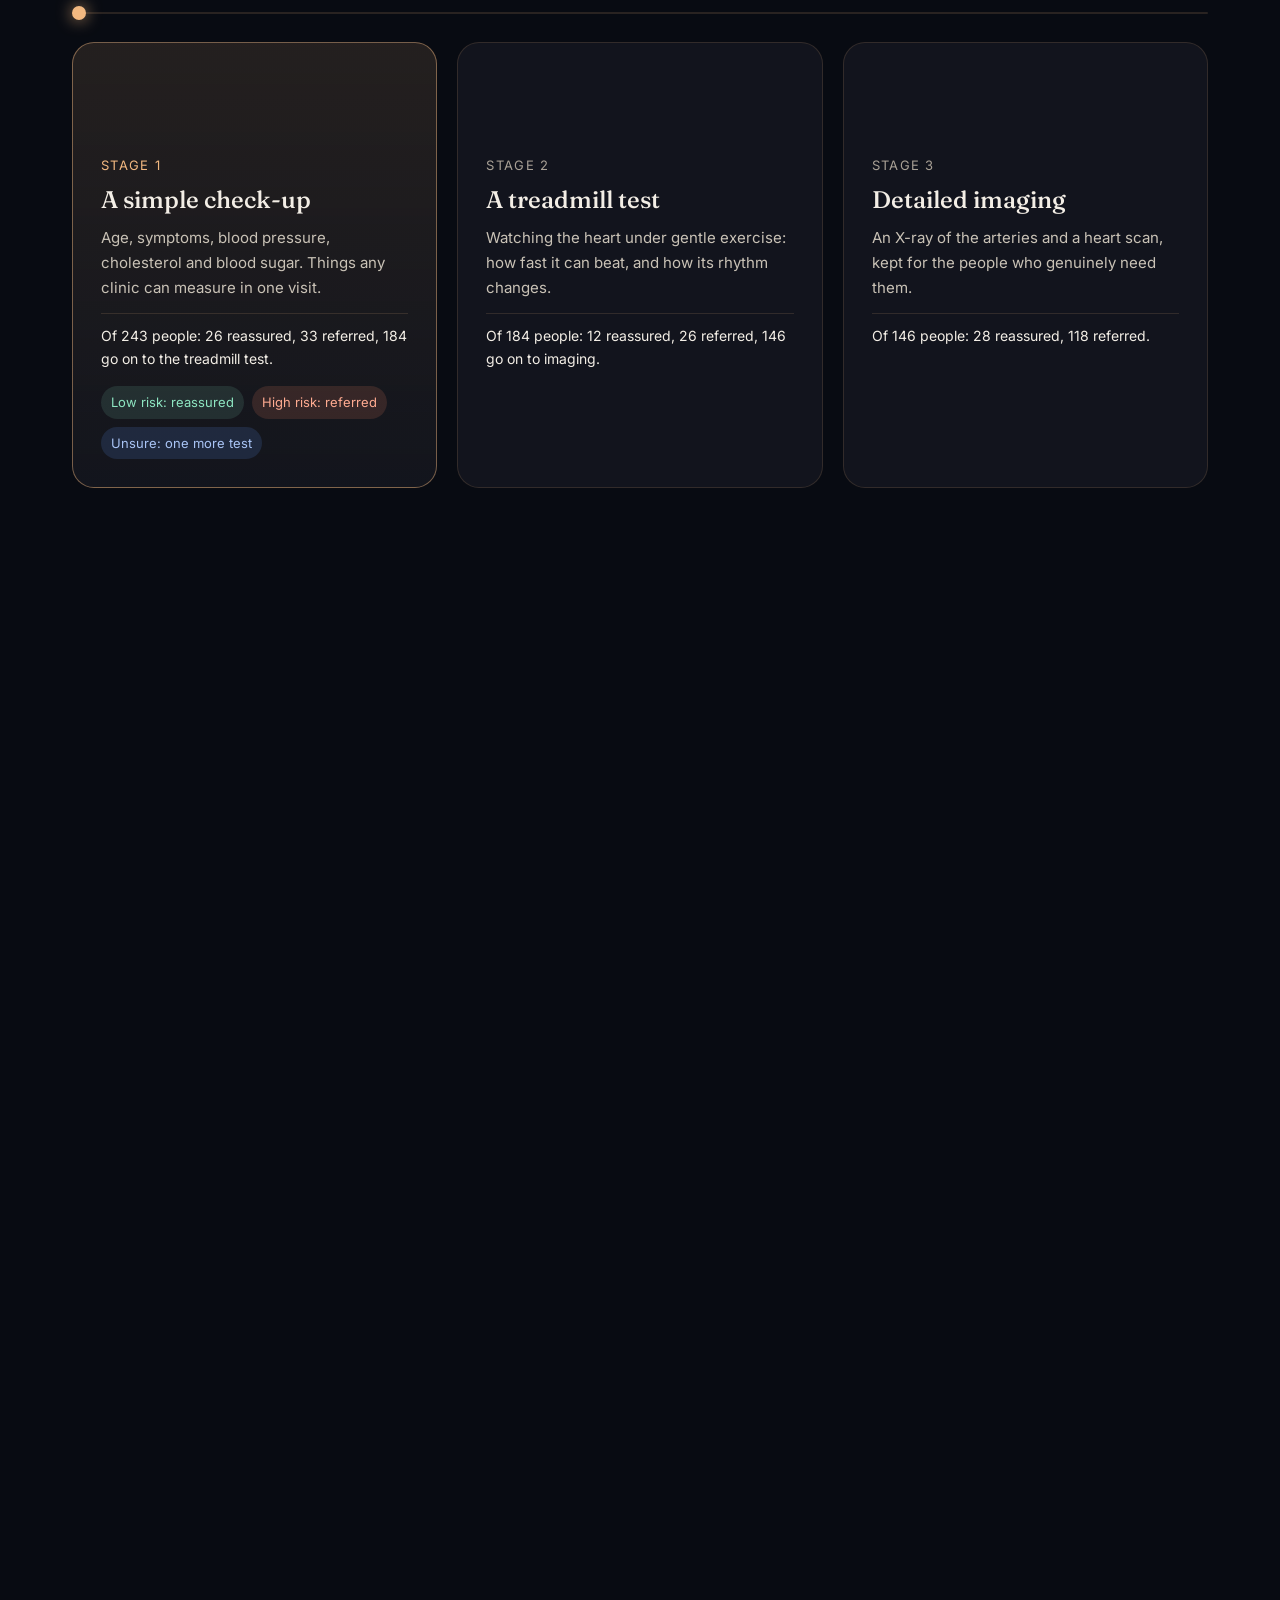
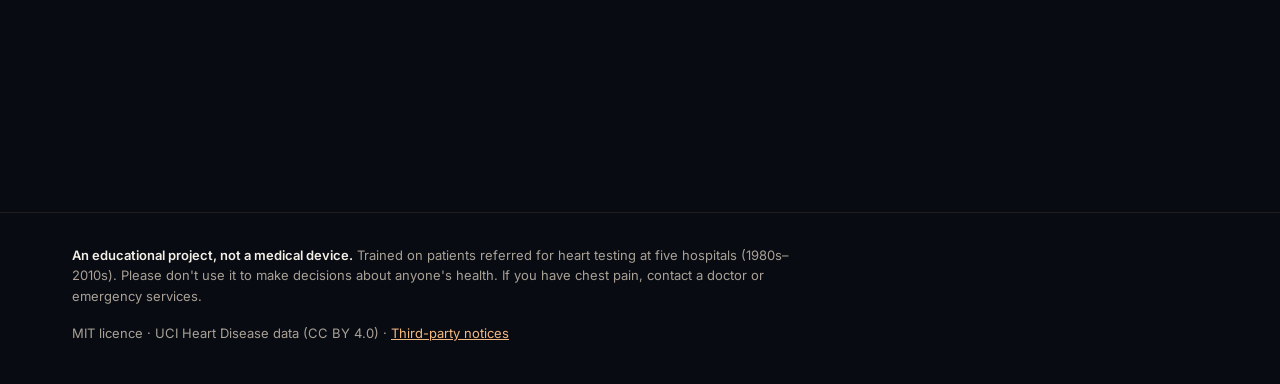
==== commit c8ce8632: "Number audit: correct stale and wrong figures across README, app, site and docs - Tests 140 -> 150, " ====
--- a/site/index.html
+++ b/site/index.html
@@ -161,8 +161,8 @@
     <div class="card feature reveal"><h3>It's open about its limits</h3><p>It flags patients unlike anyone it learned from, and says plainly where it can go wrong.</p></div>
   </div>
   <figure class="card chart reveal" aria-labelledby="explain-title">
-    <figcaption><h3 class="chart__title" id="explain-title">An example: why <span data-bind="example_risk">33%</span>?</h3>
-      <span class="chart__caption">A 54-year-old man at the check-up stage. Starting from a typical patient's <span data-bind="example_base">46%</span>, each measurement nudges the estimate. Contributions in percentage points; they describe the model, not causes of disease.</span></figcaption>
+    <figcaption><h3 class="chart__title" id="explain-title">An example: why <span data-bind="example_risk">40%</span>?</h3>
+      <span class="chart__caption">A 54-year-old man at the check-up stage. Starting from a typical patient's <span data-bind="example_base">61%</span>, each measurement nudges the estimate. Contributions in percentage points; they describe the model, not causes of disease.</span></figcaption>
     <div class="explain" data-chart="explain"></div>
   </figure>
 </section>
@@ -230,9 +230,9 @@
       <li><strong>Version 1 missed about a third of sick patients in a modern test (Iran).</strong> Version 2 learns from five hospitals and fixes most of that, but still somewhat underestimates "typical angina" (the app warns about it) and did worse than version 1 at VA Long Beach.</li>
       <li>Small, mostly old data: the check-up stage learned from 976 patients at five hospitals (1980s–2010s), the later stages from 243 patients at one US hospital in the 1980s.</li>
       <li>Everyone in the data was already referred for heart tests, so its patterns don't apply to the general public.</li>
-      <li>Its decision thresholds were tuned in Cleveland; any new setting would need to check them again.</li>
+      <li>Its decision thresholds were tuned on its training hospitals (the check-up stage on all five, the later stages in Cleveland); any new setting would need to check them again.</li>
       <li>The imaging stage couldn't be checked at other hospitals, which lacked that data.</li>
-      <li>A woman with atypical chest pain was reassured too early in testing, mirroring how heart disease in women is often under-recognised.</li>
+      <li>In version 1's testing, a woman with atypical chest pain was reassured too early, mirroring how heart disease in women is often under-recognised.</li>
     </ul>
   </div>
 </section>
